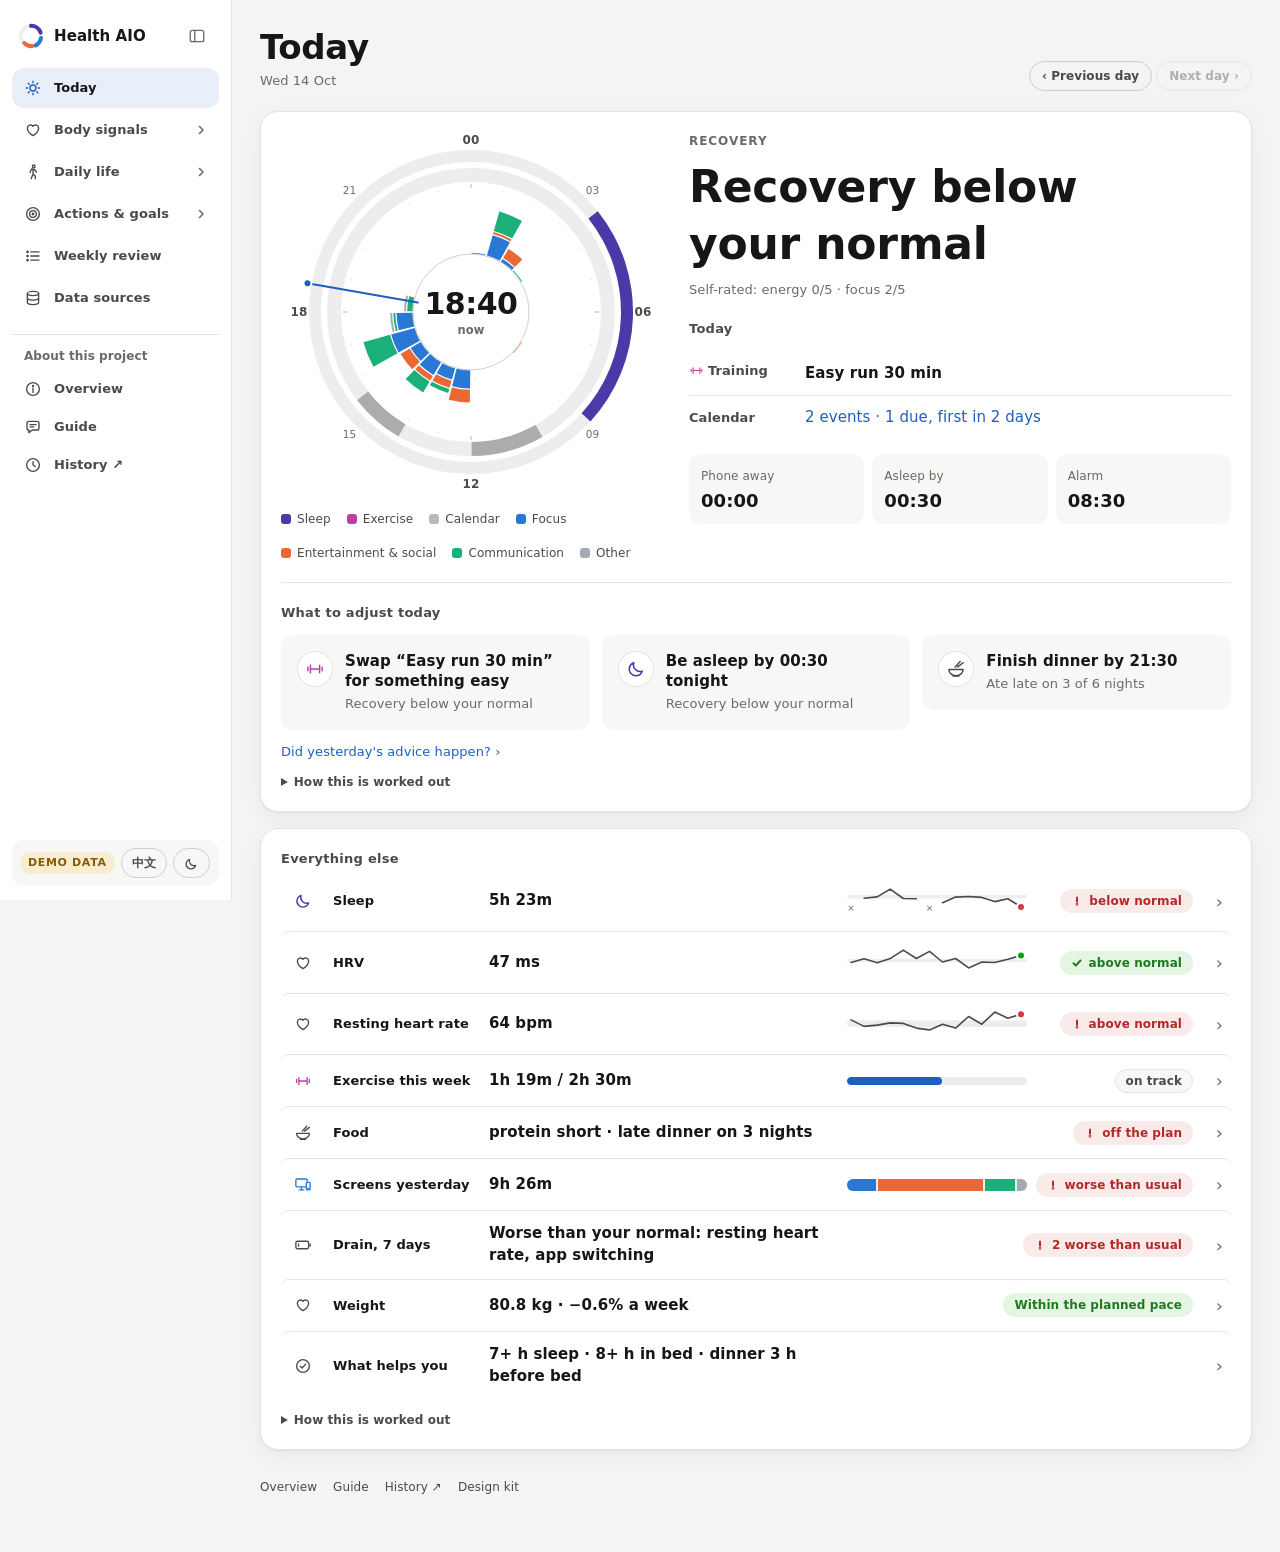
==== index.html @ 2aea769f "Demo site: rebuilt from main a5aa355 with Stimulation in place of Where time went, AI work removed a" ====
<!doctype html>
<html lang="en" data-static="true" data-build="3b938c3357">
<head>
  <meta charset="utf-8">
  <meta name="viewport" content="width=device-width, initial-scale=1, viewport-fit=cover">
  <meta name="color-scheme" content="light dark">
  <title>Health AIO</title>
  <link rel="icon" href="icon.svg" type="image/svg+xml">
  <!-- the design kit (tokens, components), then Health AIO's own page rules -->
  <link rel="stylesheet" href="css/tokens.css?v=3b938c3357">
  <link rel="stylesheet" href="css/kit.css?v=3b938c3357">
  <link rel="stylesheet" href="css/app.css?v=3b938c3357">
  <script>
    // apply a saved light/dark choice and a folded sidebar before first paint so the page does not flash
    try {
      var m = new URLSearchParams(location.search).get("mode") || localStorage.getItem("healthaio.mode");
      if (m === "light" || m === "dark") document.documentElement.dataset.mode = m;
      if (localStorage.getItem("healthaio.side") === "folded") document.documentElement.classList.add("side-folded");
    } catch (e) {}
  </script>
  <script>
    // if a script of the app could not be loaded (a dropped connection), say so instead of "Loading…" forever
    function healthaioFailed() {
      if (window.healthaioStarted || !document.querySelector("main")) return;
      var zh = false;
      try { zh = (new URLSearchParams(location.search).get("lang") || localStorage.getItem("healthaio.lang") || navigator.language || "").slice(0, 2) === "zh"; } catch (e) {}
      document.querySelector("main").innerHTML = '<div class="card"><p class="lede">' + (zh ? "这一页没加载完" : "The page did not finish loading") +
        '</p><p><button class="tool" type="button" onclick="location.reload()">' + (zh ? "重新加载" : "Reload") + "</button></p></div>";
    }
    setTimeout(healthaioFailed, 10000);
  </script>
  <script type="module" src="js/app.js?v=3b938c3357" onerror="healthaioFailed()"></script>
</head>
<body>
  <header class="side"></header>
  <main aria-live="polite"><p class="muted">Loading…</p></main>
</body>
</html>
---- css/tokens.css ----
/* Health AIO design kit: tokens. Part of the kit (see docs/DESIGN_KIT.md); every colour in kit.css, charts.js and icons.js
   is one of these, and so is every spacing step in kit.css.
   Layout concept: a calm instrument panel — one day ring as the anchor, then rows of small,
   honest measurements, each compared with "your normal".
   Light mode uses graphite neutrals with a blue accent, dark mode dusk neutrals with a violet accent.
   Data colours follow the thing measured and keep the same hue in both modes, each mode with its own step
   (validated for colour-vision deficiency with the dataviz validator):
   focus = blue, fun = orange, communication = aqua, other = grey, sleep = violet (own ring track), exercise = magenta
   (two lighter steps of it tell kinds of training apart by lightness, never by hue).
   Status colours are reserved for good / watch / off and always come with a word or icon.
   A comment "[role]" starts each group; `healthaio kit json` reads the roles from these comments. */

:root {
  color-scheme: light;

  /* [type] font stacks and the type scale */
  --font: -apple-system, BlinkMacSystemFont, "SF Pro Text", "PingFang SC", "Hiragino Sans GB", "Noto Sans SC",
          "Microsoft YaHei", "Segoe UI", system-ui, sans-serif;
  --mono: ui-monospace, "SF Mono", "JetBrains Mono", Menlo, Consolas, monospace;
  --t-xs: 12px; --t-sm: 13px; --t-md: 15px; --t-lg: 18px; --t-xl: 24px; --t-2xl: 34px; --t-3xl: 44px;

  /* [space] spacing steps */
  --s-1: 4px; --s-2: 8px; --s-3: 12px; --s-4: 16px; --s-5: 20px; --s-6: 28px; --s-7: 40px; --s-8: 56px;

  /* [radius] corner radii */
  --r-sm: 8px; --r-md: 12px; --r-lg: 18px; --r-pill: 999px;

  /* [motion] */
  --ease: cubic-bezier(.2, .7, .2, 1);

  /* [neutral] light mode: graphite neutrals */
  --bg: #f4f4f3;
  --surface: #ffffff;
  --surface-2: #f7f7f6;
  --ink: #161616;
  --ink-2: #4a4a48;
  --ink-3: #6a6a67;
  --line: #e4e4e1;
  --line-2: #cfcfcb;
  --header: rgba(244, 244, 243, .84);             /* the see-through sticky header */
  --seg-on: #ffffff;                              /* the chosen part of a switch, raised off its track */
  --halo: var(--surface);                         /* ring drawn round a chart mark; .tile sets it to --surface-2 */

  /* [accent] blue in light mode */
  --accent: #1f5fbf;
  --accent-soft: rgba(31, 95, 191, .1);
  --on-accent: #ffffff;

  /* [effect] shadows */
  --shadow: 0 1px 2px rgba(22, 22, 22, .05), 0 6px 22px rgba(22, 22, 22, .05);
  --seg-on-edge: 0 1px 2px rgba(0, 0, 0, .12);

  /* [data] data colours (light steps): one per thing measured */
  --c-focus: #2a78d6;
  --c-fun: #eb6834;
  --c-comms: #1baf7a;
  --c-other: #a3a9b5;
  --c-sleep: #4a3aa7;
  --c-exercise: #bf3fa6;
  --c-exercise-ink: #a8318f;  /* exercise as text: >= 5.5:1 on every light surface */
  --c-exercise-2: #da90cb;    /* lighter steps of exercise for kinds of training: cardio */
  --c-exercise-3: #e7b6dd;    /* walking */
  --c-event: #161616;
  --c-band: rgba(22, 22, 22, .075);
  --c-grid: rgba(22, 22, 22, .07);
  --c-axis: rgba(22, 22, 22, .22);
  --c-mark: #161616;

  /* [status] good / watch / off: fill, text (ink) and background (soft); the fills are the same in both modes */
  --good: #0ca30c; --good-ink: #1d7a1d; --good-soft: rgba(12, 163, 12, .11);
  --watch: #fab219; --watch-ink: #8a5a00; --watch-soft: rgba(250, 178, 25, .16);
  --on-watch: #161616;        /* text written on a --watch fill */
  --off: #d03b3b; --off-ink: #b42828; --off-soft: rgba(208, 59, 59, .1);
}

/* ---- dark mode: dusk neutrals, violet accent ----
   The same block twice: once for the system setting, once for the moon button (data-mode). A test keeps them equal. */
@media (prefers-color-scheme: dark) {
  :root:not([data-mode="light"]) {
    color-scheme: dark;
    --bg: #0b0d13; --surface: #141822; --surface-2: #1a1f2b;
    --ink: #eceef5; --ink-2: #b4bbcc; --ink-3: #8c95a8;
    --line: #232937; --line-2: #313849;
    --accent: #aea2f7; --accent-soft: rgba(174, 162, 247, .14); --on-accent: #14102e;
    --shadow: 0 1px 2px rgba(0, 0, 0, .3), 0 8px 28px rgba(0, 0, 0, .25);
    --header: rgba(11, 13, 19, .8);
    --seg-on: #353d50; --seg-on-edge: 0 0 0 1px rgba(236, 238, 245, .12);
    --c-focus: #3987e5; --c-fun: #d95926; --c-comms: #199e70; --c-other: #5d6474; --c-sleep: #9085e9; --c-exercise: #cb4db2; --c-exercise-ink: #de78c8; --c-exercise-2: #86397b; --c-exercise-3: #5d2d5c;
    --c-event: #eceef5; --c-band: rgba(236, 238, 245, .085); --c-grid: rgba(236, 238, 245, .07);
    --c-axis: rgba(236, 238, 245, .22); --c-mark: #eceef5;
    --good-ink: #4cc94c; --good-soft: rgba(12, 163, 12, .18);
    --watch-ink: #f5bd4a; --watch-soft: rgba(250, 178, 25, .14); --on-watch: #0b0d13;
    --off-ink: #f27c7c; --off-soft: rgba(208, 59, 59, .2);
  }
}
:root[data-mode="dark"] {
  color-scheme: dark;
  --bg: #0b0d13; --surface: #141822; --surface-2: #1a1f2b;
  --ink: #eceef5; --ink-2: #b4bbcc; --ink-3: #8c95a8;
  --line: #232937; --line-2: #313849;
  --accent: #aea2f7; --accent-soft: rgba(174, 162, 247, .14); --on-accent: #14102e;
  --shadow: 0 1px 2px rgba(0, 0, 0, .3), 0 8px 28px rgba(0, 0, 0, .25);
  --header: rgba(11, 13, 19, .8);
  --seg-on: #353d50; --seg-on-edge: 0 0 0 1px rgba(236, 238, 245, .12);
  --c-focus: #3987e5; --c-fun: #d95926; --c-comms: #199e70; --c-other: #5d6474; --c-sleep: #9085e9; --c-exercise: #cb4db2; --c-exercise-ink: #de78c8; --c-exercise-2: #86397b; --c-exercise-3: #5d2d5c;
  --c-event: #eceef5; --c-band: rgba(236, 238, 245, .085); --c-grid: rgba(236, 238, 245, .07);
  --c-axis: rgba(236, 238, 245, .22); --c-mark: #eceef5;
  --good-ink: #4cc94c; --good-soft: rgba(12, 163, 12, .18);
  --watch-ink: #f5bd4a; --watch-soft: rgba(250, 178, 25, .14); --on-watch: #0b0d13;
  --off-ink: #f27c7c; --off-soft: rgba(208, 59, 59, .2);
}
---- css/kit.css ----
/* Health AIO design kit: components. Part of the kit (see docs/DESIGN_KIT.md).
   Every colour comes from tokens.css, and so does every margin, padding and gap that is a step of the space scale
   (tests/test_kit.py checks both). Other sizes are plain numbers: the fixed heights of controls (30px pills, 24px
   chips), insets off the scale (2, 3, 5, 6, 9, 10, 14px), corners of 3, 4 and 6px and the demo badge's 11px type.
   Nothing here names a Health AIO page.
   Every group starts with a comment "@component <class> <one line>"; `healthaio kit json` lists them and the
   gallery (#kit) shows each one. Page-only rules live in the app's own stylesheet (Health AIO: app.css). */

/* ---- base ---- */
* { box-sizing: border-box; }
html { -webkit-text-size-adjust: 100%; }
body {
  margin: 0; background: var(--bg); color: var(--ink);
  font: 400 var(--t-md)/1.5 var(--font); letter-spacing: .005em;
  -webkit-font-smoothing: antialiased;
}
a { color: var(--accent); text-decoration: none; }
a:hover { text-decoration: underline; text-underline-offset: 3px; }
button { font: inherit; color: inherit; }
:focus-visible { outline: 2px solid var(--accent); outline-offset: 2px; border-radius: 6px; }
@media (prefers-reduced-motion: reduce) { * { transition: none !important; animation: none !important; } }

/* @component .sr Text for screen readers only (the sentence under a chart that only has marks). */
.sr { position: absolute; width: 1px; height: 1px; overflow: hidden; clip: rect(0 0 0 0); white-space: nowrap; }

/* ---- the shell: header and page column ---- */
/* @component .top The sticky see-through header bar (.top-in holds its row: brand, menu, tools). */
.top {
  position: sticky; top: env(safe-area-inset-top, 0px); z-index: 20;
  background: var(--header); backdrop-filter: saturate(1.4) blur(18px); -webkit-backdrop-filter: saturate(1.4) blur(18px);
  border-bottom: 1px solid var(--line);
}
.top-in {
  max-width: 1320px; margin: 0 auto; padding: 10px var(--s-6);
  display: flex; align-items: center; gap: var(--s-5);
}
@media (max-width: 640px) { .top-in { padding: var(--s-2) var(--s-4); gap: 10px; flex-wrap: wrap; } }

/* @component .brand The logo and the app's name; on phones only the logo stays. */
.brand { display: flex; align-items: center; gap: 10px; color: var(--ink); font-weight: 650; font-size: var(--t-md); }
.brand:hover { text-decoration: none; }
.brand svg { width: 26px; height: 26px; flex: none; }
@media (max-width: 640px) { .brand span { display: none; } }

/* @component .nav The page menu: pills that scroll sideways; the current page (aria-current) is an inverted pill. */
.nav { display: flex; gap: 2px; flex: 1; min-width: 0; overflow-x: auto; scrollbar-width: none; }
.nav::-webkit-scrollbar { display: none; }
.nav a {
  padding: 6px var(--s-3); border-radius: var(--r-pill); color: var(--ink-2); font-size: var(--t-sm); font-weight: 550;
  white-space: nowrap;
}
.nav a:hover { background: var(--surface-2); text-decoration: none; color: var(--ink); }
.nav a[aria-current="page"] { background: var(--ink); color: var(--bg); }
@media (max-width: 640px) { .nav { order: 3; flex-basis: 100%; } }

/* @component .side The page menu beside the page: a left sidebar from 900px (232px; html.side-folded narrows it to a 64px icon rail), below that a bottom tab bar under a row with the brand and the tools. */
/* Holds .side-head (.brand and a .side-fold button), .side-nav (links with an icon and a <span> label; a .side-sub
   link is a page inside the item above it; an item with pages ends in a .side-caret and carries aria-expanded,
   and its .side-sub links are [hidden] while it is closed) and .side-tools. As a direct child of <body> it is fixed
   in place; anywhere else (the gallery) it is a plain column. */
.side { display: flex; flex-direction: column; gap: var(--s-4); min-width: 0; }
.side-head { display: flex; align-items: center; justify-content: space-between; gap: var(--s-2); padding: 0 6px; }
.side-nav { display: flex; flex-direction: column; gap: 2px; }
.side-nav a {
  display: flex; align-items: center; gap: var(--s-3); min-height: 40px; padding: 0 var(--s-3); border-radius: var(--r-md);
  color: var(--ink-2); font-size: var(--t-sm); font-weight: 550; white-space: nowrap;
}
.side-nav a svg { width: 18px; height: 18px; flex: none; }
.side-nav a:hover { background: var(--surface-2); color: var(--ink); text-decoration: none; }
.side-nav a[aria-current="page"] { background: var(--accent-soft); color: var(--ink); font-weight: 650; }
.side-nav a[aria-current="page"] svg { color: var(--accent); }
.side-nav a.side-sub { min-height: 34px; padding-left: 42px; font-weight: 550; }
.side-nav a.side-sub[hidden] { display: none; }
/* an item that opens and closes its list of pages: a caret at the end, turned down while open */
.side-nav a .side-caret, .side-nav a[aria-current="page"] .side-caret { width: 12px; height: 12px; margin-left: auto; color: var(--ink-3); transition: transform .15s var(--ease); }
.side-nav a[aria-expanded="true"] .side-caret { transform: rotate(90deg); }
/* an item whose pages are listed under it: only the current page is highlighted (closed, the item itself is) */
.side-nav a[aria-current="page"]:has(+ .side-sub:not([hidden])) { background: none; }
.side-tools { display: flex; flex-wrap: wrap; align-items: center; gap: 6px; }
.side-fold {
  width: 32px; height: 32px; padding: 0; border: 0; border-radius: 9px; background: none; color: var(--ink-3); cursor: pointer;
  display: none; place-items: center; flex: none;
}
.side-fold:hover { background: var(--surface-2); color: var(--ink); }
.side-fold svg { width: 18px; height: 18px; }
@media (min-width: 900px) {
  body:has(> .side) { padding-left: 232px; transition: padding-left .18s var(--ease); }
  body > .side {
    position: fixed; top: 0; bottom: 0; left: 0; z-index: 20; width: 232px; overflow-y: auto; overscroll-behavior: contain;
    padding: var(--s-5) var(--s-3) 14px; background: var(--surface); border-right: 1px solid var(--line); transition: width .18s var(--ease);
  }
  body > .side .side-fold { display: grid; }
  body > .side .side-tools { margin-top: auto; padding: var(--s-2); border-radius: var(--r-md); background: var(--surface-2); }
  /* the sidebar lists a menu item's pages, so the switch above the page title is not needed */
  html:not(.side-folded) body:has(> .side) .subnav { display: none; }
  /* folded: icons only; the brand's logo unfolds it (the app makes it a button), sub-pages and labels hide */
  html.side-folded body:has(> .side) { padding-left: 64px; }
  html.side-folded body > .side { width: 64px; align-items: center; padding: var(--s-5) var(--s-2) 14px; }
  html.side-folded body > .side .side-head { padding: 0; }
  html.side-folded body > .side .brand span, html.side-folded body > .side .side-nav a span,
  html.side-folded body > .side .side-sub, html.side-folded body > .side .side-fold, html.side-folded body > .side .side-caret { display: none; }
  html.side-folded body > .side .brand { padding: 3px; border-radius: var(--r-sm); cursor: pointer; }
  html.side-folded body > .side .brand:hover { background: var(--surface-2); }
  html.side-folded body > .side .side-nav a { width: 44px; min-height: 44px; justify-content: center; padding: 0; }
  html.side-folded body > .side .side-nav a[aria-current="page"]:has(+ .side-sub) { background: var(--accent-soft); }  /* its pages are hidden */
  html.side-folded body > .side .side-tools { flex-direction: column; flex-wrap: nowrap; padding: 6px 0; background: none; }
  html.side-folded body > .side .demo-badge { writing-mode: vertical-rl; padding: var(--s-2) 3px; }
}
@media (max-width: 899px) {
  body:has(> .side) { padding-bottom: calc(64px + env(safe-area-inset-bottom)); }
  body > .side {
    flex-direction: row; align-items: center; justify-content: space-between; gap: var(--s-3);
    padding: var(--s-2) var(--s-4); border-bottom: 1px solid var(--line);
  }
  body > .side .side-head { padding: 0; }
  body > .side .side-nav {
    position: fixed; left: 0; right: 0; bottom: 0; z-index: 20; display: grid; grid-auto-flow: column; grid-auto-columns: minmax(0, 1fr); gap: 0;
    padding: var(--s-1) var(--s-1) calc(var(--s-1) + env(safe-area-inset-bottom));
    background: var(--header); backdrop-filter: saturate(1.4) blur(18px); -webkit-backdrop-filter: saturate(1.4) blur(18px); border-top: 1px solid var(--line);
  }
  body > .side .side-nav a {
    flex-direction: column; justify-content: center; gap: 3px; min-height: 50px; padding: var(--s-1) 0; border-radius: 10px;
    font-size: 10.5px; font-weight: 600; min-width: 0;
  }
  body > .side .side-nav a span { max-width: 100%; overflow: hidden; text-overflow: ellipsis; }
  body > .side .side-nav a svg { width: 22px; height: 22px; }
  body > .side .side-nav a[aria-current="page"] { background: none; }
  body > .side .side-sub, body > .side .side-caret { display: none; }
}

/* @component .tool A 30px outlined pill button (language, light / dark); a row of them sits in .tools. */
.tools { display: flex; align-items: center; gap: 6px; }
.tool {
  height: 30px; min-width: 30px; padding: 0 10px; border-radius: var(--r-pill); border: 1px solid var(--line-2);
  background: transparent; color: var(--ink-2); font-size: var(--t-xs); font-weight: 600; cursor: pointer;
  display: inline-flex; align-items: center; justify-content: center; gap: 6px;
}
.tool:hover { color: var(--ink); border-color: var(--ink-3); }
.tool svg { width: 15px; height: 15px; }

/* @component .demo-badge An uppercase pill in the watch colours that says the numbers are made up. */
.demo-badge {
  font-size: 11px; font-weight: 650; letter-spacing: .06em; text-transform: uppercase;
  color: var(--watch-ink); background: var(--watch-soft); padding: 3px var(--s-2); border-radius: var(--r-pill);
}

/* the page column: 1320px wide at most, a 16px gutter on phones */
main { max-width: 1320px; margin: 0 auto; padding: var(--s-6) var(--s-6) var(--s-8); }
@media (max-width: 640px) { main { padding: var(--s-4) var(--s-4) var(--s-7); } }

/* @component .head The page title row: h1, a .sub line under it, a stepper on the right. */
.head { display: flex; align-items: flex-end; justify-content: space-between; gap: var(--s-4); flex-wrap: wrap; margin-bottom: var(--s-5); }
.head h1 { margin: 0; font-size: var(--t-2xl); line-height: 1.15; font-weight: 700; letter-spacing: -.01em; text-wrap: balance; }
.head .sub { color: var(--ink-3); font-size: var(--t-sm); margin-top: var(--s-1); }
@media (max-width: 640px) { .head h1 { font-size: var(--t-xl); } }

/* @component .stepper Earlier / later pills; a span with aria-disabled="true" is a step that is not there. */
/* a pill never breaks inside: in a narrow box the row wraps instead */
.stepper { display: inline-flex; flex-wrap: wrap; align-items: center; gap: var(--s-1); }
.stepper a, .stepper span {
  height: 30px; padding: 0 var(--s-3); display: inline-flex; align-items: center; border-radius: var(--r-pill);
  border: 1px solid var(--line-2); font-size: var(--t-xs); font-weight: 600; color: var(--ink-2); white-space: nowrap;
}
.stepper a:hover { text-decoration: none; color: var(--ink); border-color: var(--ink-3); }
.stepper span[aria-disabled="true"] { opacity: .4; }

/* @component .grid A 12-column grid with .span-12 / 8 / 7 / 6 / 5 / 4; at 1080px and narrower every span is full width. */
.grid { display: grid; gap: var(--s-4); grid-template-columns: repeat(12, minmax(0, 1fr)); }
.span-12 { grid-column: span 12; } .span-8 { grid-column: span 8; } .span-7 { grid-column: span 7; }
.span-6 { grid-column: span 6; } .span-5 { grid-column: span 5; } .span-4 { grid-column: span 4; }
@media (max-width: 1080px) { .span-8, .span-7, .span-6, .span-5, .span-4 { grid-column: span 12; } }

/* @component .col Stacks cards inside one grid column, so no card stretches over empty space. */
.col { display: flex; flex-direction: column; gap: var(--s-4); min-width: 0; }

/* @component .card The surface for one topic; its h2 (or a .section-title) is a small label row with an .aside on the right. */
.card {
  background: var(--surface); border: 1px solid var(--line); border-radius: var(--r-lg);
  padding: var(--s-5); box-shadow: var(--shadow); min-width: 0;
}
.card > h2, .section-title {
  margin: 0 0 var(--s-3); flex-wrap: wrap; row-gap: var(--s-2); font-size: var(--t-sm); font-weight: 650; color: var(--ink-2);
  letter-spacing: .02em; display: flex; align-items: center; gap: var(--s-2); justify-content: space-between;
}
.card > h2 .aside, .section-title .aside { font-weight: 500; color: var(--ink-3); font-size: var(--t-xs); letter-spacing: 0; }
@media (max-width: 640px) { .card { padding: var(--s-4); } }

/* @component .lede Text: .lede is the verdict sentence; .muted, .small, .xs and .num (tabular figures) go anywhere. */
.lede { font-size: var(--t-xl); font-weight: 650; line-height: 1.3; margin: 0 0 6px; text-wrap: balance; letter-spacing: -.005em; }
.muted { color: var(--ink-3); }
.small { font-size: var(--t-sm); }
.xs { font-size: var(--t-xs); }
.num { font-variant-numeric: tabular-nums; }

/* @component .stack Layout helpers: .stack is a column, .row a wrapping row, .spacer pushes what follows to the end. */
.stack { display: flex; flex-direction: column; gap: var(--s-3); }
.row { display: flex; align-items: center; gap: var(--s-3); flex-wrap: wrap; }
.spacer { flex: 1; }

/* @component .eyebrow A small uppercase label above a verdict. */
.eyebrow { font-size: var(--t-xs); font-weight: 650; color: var(--ink-3); letter-spacing: .08em; text-transform: uppercase; }

/* @component .hero-num The one big number on a card. */
.hero-num { font-size: var(--t-3xl); font-weight: 700; letter-spacing: -.02em; line-height: 1.05; margin: var(--s-1) 0 6px; }

/* @component .chip A 24px state pill: plain = neutral, .good / .bad / .watch for a state (always with its word), .accent to point out. */
.chip {
  display: inline-flex; align-items: center; gap: 6px; height: 24px; padding: 0 10px; border-radius: var(--r-pill);
  font-size: var(--t-xs); font-weight: 600; background: var(--surface-2); color: var(--ink-2); border: 1px solid var(--line);
  white-space: nowrap;
}
.chip svg { width: 12px; height: 12px; flex: none; display: inline; }
.chip.good { background: var(--good-soft); color: var(--good-ink); border-color: transparent; }
.chip.bad { background: var(--off-soft); color: var(--off-ink); border-color: transparent; }
.chip.watch { background: var(--watch-soft); color: var(--watch-ink); border-color: transparent; }
.chip.accent { background: var(--accent-soft); color: var(--accent); border-color: transparent; }

/* @component .dot An 8px round colour swatch, coloured inline. */
.dot { width: 8px; height: 8px; border-radius: 50%; display: inline-block; flex: none; }

/* @component .legend A wrapping row of .key items; .key i is a 10px swatch coloured inline, .key i.hatch the stripes of a lanes() hatch part in its color (ink unless set) (legendKey() draws mark-shaped keys). */
.key { display: inline-flex; align-items: center; gap: 6px; font-size: var(--t-xs); color: var(--ink-2); }
.key i { width: 10px; height: 10px; border-radius: 3px; display: inline-block; }
.key i.hatch { color: var(--ink); background: repeating-linear-gradient(-45deg, currentColor 0 1.4px, transparent 1.4px 3.6px); box-shadow: inset 0 0 0 .8px currentColor; }
.legend { display: flex; gap: var(--s-4); flex-wrap: wrap; }

/* @component .ring The box for dayRing(): square, 360px at most, centred over its legend in a .ring-wrap. */
.ring-wrap { display: flex; flex-direction: column; align-items: center; gap: var(--s-3); }
.ring { width: 100%; max-width: 360px; aspect-ratio: 1; }
.ring text { font-family: var(--font); }

/* @component .agenda A list with a time column: li holds .when, .what (b + a .muted line) and an optional chip. */
.agenda { list-style: none; margin: 0; padding: 0; display: flex; flex-direction: column; }
.agenda li { display: grid; grid-template-columns: 104px minmax(0, 1fr) auto; gap: var(--s-3); padding: 10px 0; border-top: 1px solid var(--line); align-items: baseline; }
.agenda li:first-child { border-top: 0; }
.agenda .when { font-variant-numeric: tabular-nums; color: var(--ink-2); font-size: var(--t-sm); font-weight: 600; }
.agenda .what { min-width: 0; }
.agenda .what b { font-weight: 600; }
.agenda .what .muted { display: block; font-size: var(--t-xs); }
@media (max-width: 640px) {
  .agenda li { grid-template-columns: 86px minmax(0, 1fr); }
  .agenda li .chip { grid-column: 2; justify-self: start; }
}

/* @component .tonight A row of three small stats: each div holds a span label over a big b value. */
.tonight { display: grid; grid-template-columns: repeat(3, minmax(0, 1fr)); gap: var(--s-2); margin-top: var(--s-4); }
.tonight div { background: var(--surface-2); border-radius: var(--r-md); padding: 10px var(--s-3); }
.tonight b { display: block; font-size: var(--t-lg); font-variant-numeric: tabular-nums; font-weight: 650; }
.tonight span { font-size: var(--t-xs); color: var(--ink-3); }

/* @component .tiles A grid of metric tiles; a .tile holds .label (name + chip), .value, a chart slot and .note. .tiles.two = two columns, .tiles.aligned = five shared rows. */
.tiles { display: grid; gap: var(--s-3); grid-template-columns: repeat(auto-fit, minmax(210px, 1fr)); }
.tile { --halo: var(--surface-2); background: var(--surface-2); border-radius: var(--r-md); padding: 14px 14px 10px; min-width: 0; display: flex; flex-direction: column; gap: 6px; }
/* the name wraps beside its chip down to its longest word; past that the chip goes under the name, never over it
   (basis 0 + the automatic minimum = a line holds them when the longest word and the chip fit) */
.tile .label { font-size: var(--t-xs); color: var(--ink-2); font-weight: 600; display: flex; flex-wrap: wrap; justify-content: space-between; gap: var(--s-1) var(--s-2); align-items: flex-start; }
.tile .label > span:first-child { padding-top: 3px; flex: 1 1 0; }
.tile .label > .chip { flex: none; }
.tile .value { font-size: var(--t-xl); font-weight: 680; letter-spacing: -.01em; line-height: 1.15; }
.tile .value small { font-size: var(--t-sm); font-weight: 550; color: var(--ink-3); margin-left: 3px; }
.tile .note { font-size: var(--t-xs); color: var(--ink-3); }
.tile .spk svg, .tile .bul svg, .tile .dots svg { width: 100%; display: block; overflow: visible; }
.tiles.two { grid-template-columns: repeat(2, minmax(0, 1fr)); }
/* tiles made of the same five parts share their rows, so a name that wraps (or a chip that drops under it)
   never pushes one value below its neighbour's */
.tiles.aligned > .tile { display: grid; grid-template-columns: minmax(0, 1fr); grid-row: span 5; grid-template-rows: subgrid; row-gap: 6px; align-content: start; }
@media (max-width: 360px) { .tiles.two { grid-template-columns: minmax(0, 1fr); } }
@media (max-width: 640px) { .tile .value { font-size: var(--t-lg); } .hero-num { font-size: var(--t-2xl); } }

/* @component .seg A segmented switch: buttons on a track, the chosen one (aria-pressed="true") raised. */
.seg { display: inline-flex; background: var(--surface-2); border: 1px solid var(--line); border-radius: var(--r-pill); padding: 2px; gap: 2px; }
.seg button { border: 0; background: transparent; padding: var(--s-1) var(--s-3); border-radius: var(--r-pill); font-size: var(--t-xs); font-weight: 600; color: var(--ink-2); cursor: pointer; }
.seg button[aria-pressed="true"] { background: var(--seg-on); color: var(--ink); box-shadow: var(--seg-on-edge); }

/* @component .subnav A small switch between pages that share a menu item; use it as class="subnav seg" with links. */
.subnav { display: inline-flex; margin-bottom: var(--s-4); }
.subnav a { padding: 5px 14px; border-radius: var(--r-pill); font-size: var(--t-xs); font-weight: 650; color: var(--ink-2); }
.subnav a:hover { text-decoration: none; color: var(--ink); }
.subnav a[aria-current="page"] { background: var(--seg-on); color: var(--ink); box-shadow: var(--seg-on-edge); }

/* @component .how The "How this is worked out" fold: details.how with a summary and short paragraphs. */
details.how { margin-top: var(--s-3); font-size: var(--t-xs); color: var(--ink-3); }
details.how summary { cursor: pointer; color: var(--ink-2); font-weight: 600; }
details.how p { margin: 6px 0 0; max-width: 72ch; }

/* @component .empty A dashed box that says there is nothing to show yet. */
.empty { padding: var(--s-5); border: 1px dashed var(--line-2); border-radius: var(--r-md); color: var(--ink-3); font-size: var(--t-sm); }

/* @component .foot The quiet row at the end of a page. */
.foot { margin-top: var(--s-6); color: var(--ink-3); font-size: var(--t-xs); display: flex; gap: var(--s-4); flex-wrap: wrap; }
.foot a { color: var(--ink-2); }

/* @component .tip The one tooltip of the page (installTooltip()); any element with data-tip shows it. */
.tip {
  position: fixed; z-index: 50; pointer-events: none; background: var(--ink); color: var(--bg);
  font-size: var(--t-xs); padding: 6px 9px; border-radius: var(--r-sm); max-width: 260px; line-height: 1.4;
  opacity: 0; transform: translateY(4px); transition: opacity .12s var(--ease), transform .12s var(--ease);
}
.tip.on { opacity: 1; transform: none; }

/* @component .catbar Shares of a whole as one bar: a span per part, sized with flex and coloured inline. */
.catbar { display: flex; gap: 2px; height: 12px; border-radius: 6px; overflow: hidden; background: var(--c-band); }
.catbar span { display: block; min-width: 2px; }

/* @component .hbar A thin bar for one amount: the inner span sets its width and colour inline. */
.hbar { height: 8px; border-radius: 4px; background: var(--c-band); overflow: hidden; }
.hbar span { display: block; height: 100%; border-radius: 4px; }

/* @component .progress How far along a plan is, in the accent colour: the inner span sets the width. */
.progress { height: 8px; border-radius: 4px; background: var(--c-band); margin-top: var(--s-2); overflow: hidden; }
.progress span { display: block; height: 100%; background: var(--accent); border-radius: 4px; }

/* @component .mark A round check mark: .good (✓), .bad (✗), plain for unknown (–). */
.mark { display: inline-flex; width: 24px; height: 24px; border-radius: 50%; align-items: center; justify-content: center; font-weight: 700; color: var(--ink-3); background: var(--surface-2); font-size: var(--t-xs); }
.mark.good { background: var(--good-soft); color: var(--good-ink); } .mark.bad { background: var(--off-soft); color: var(--off-ink); }

/* @component .facts Label and value rows (a dl of divs, each with dt and dd), split by hairlines. */
.facts { margin: var(--s-4) 0 0; display: flex; flex-direction: column; }
.facts div { display: flex; justify-content: space-between; gap: var(--s-3); padding: var(--s-2) 0; border-top: 1px solid var(--line); font-size: var(--t-sm); }
.facts dt { color: var(--ink-2); } .facts dd { margin: 0; font-weight: 600; text-align: right; }

/* @component table Tables split by hairlines, in a .table-wrap that scrolls sideways; table.sectioned tr.sec is a section heading row. */
.table-wrap { overflow-x: auto; }
table { border-collapse: collapse; width: 100%; font-size: var(--t-sm); }
table th, table td { text-align: left; padding: var(--s-2) 10px var(--s-2) 0; border-top: 1px solid var(--line); vertical-align: middle; }
table thead th { border-top: 0; font-size: var(--t-xs); color: var(--ink-3); font-weight: 600; }
table th[scope="row"] { font-weight: 550; }
table.sectioned tr.sec th { padding-top: var(--s-4); font-size: var(--t-xs); color: var(--ink-3); letter-spacing: .06em; text-transform: uppercase; border-top: 0; }

/* @component .code Monospace: inline code, and .code for a block. */
code, .code { font-family: var(--mono); font-size: var(--t-xs); }
.code { background: var(--surface-2); border: 1px solid var(--line); border-radius: var(--r-md); padding: var(--s-3) 14px; overflow-x: auto; color: var(--ink-2); line-height: 1.6; margin: 0 0 10px; }

/* @component .chart The box a chart from charts.js is drawn into (draw()); its svg is a block that never overflows. */
.chart svg { display: block; max-width: 100%; }
.dots svg, .cov svg { width: 100%; display: block; }

/* @component .ph A phrase that stays on one line, so Chinese text breaks between phrases before it breaks inside one. */
.ph { display: inline-block; }
---- css/app.css ----
/* Health AIO's own page rules: layouts and pieces that belong to one page. The shared look (base, shell,
   components) is the design kit in kit.css, which loads before this file. Colours come only from tokens.css. */

/* ---- today: day ring + agenda ---- */
.hero { display: grid; grid-template-columns: minmax(280px, 380px) minmax(0, 1fr); gap: var(--s-6); align-items: start; }
@media (max-width: 860px) { .hero { grid-template-columns: minmax(0, 1fr); } }
.verdict { display: flex; flex-direction: column; gap: var(--s-2); }

/* ---- today: effects (dot + interval) ---- */
.effects { display: flex; flex-direction: column; }
.effect { display: grid; grid-template-columns: minmax(150px, 230px) minmax(0, 1fr) 150px; gap: var(--s-3); align-items: center; padding: 8px 0; border-top: 1px solid var(--line); }
.effect:first-child { border-top: 0; }
.effect .what { font-size: var(--t-sm); font-weight: 600; }
.effect .what span { display: block; font-size: var(--t-xs); color: var(--ink-3); font-weight: 400; }
.effect .verdict-cell { text-align: right; display: flex; flex-direction: column; align-items: flex-end; gap: 3px; }
.effect .verdict-cell .read { white-space: nowrap; }
.effect-head { padding: 0 0 6px; border-top: 0; font-size: var(--t-xs); color: var(--ink-3); font-weight: 600; }
.effect-head .axis { display: flex; justify-content: space-between; padding: 0 8px; }
.effect-head > span:last-child { text-align: right; }
.effect-head + .effect { border-top: 0; }
@media (max-width: 640px) { .effect { grid-template-columns: minmax(0, 1fr) auto; row-gap: 4px; } .effect .ivl { grid-column: 1 / -1; grid-row: 2; } .effect-head > span:first-child, .effect-head > span:last-child { display: none; } .effect-head .axis { grid-column: 1 / -1; } }

/* ---- training in the calendar (today, week) ---- */
.workout-icon { color: var(--c-exercise); display: inline-flex; vertical-align: -2px; margin-right: 4px; }
.training-row .when { display: inline-flex; align-items: center; }

/* ---- data and sleep tables ---- */
table.review tr.problem td { color: var(--off-ink); border-top: 0; padding-top: 0; }
table.checks th, table.checks td { text-align: center; padding: 7px 4px; }
table.checks th[scope="row"] { text-align: left; white-space: nowrap; padding-right: 10px; }
.streams { display: flex; flex-direction: column; gap: 14px; }
/* Data sources: one card per device the data comes from */
.dev-grid { display: grid; grid-template-columns: repeat(auto-fit, minmax(min(100%, 300px), 1fr)); gap: var(--s-4); }
.dev { display: flex; flex-direction: column; gap: var(--s-3); padding: var(--s-4); border-radius: var(--r-md); background: var(--surface-2); min-width: 0; }
.dev-head { display: grid; grid-template-columns: 44px minmax(0, 1fr) auto; gap: 12px; align-items: center; }
.dev-icon { width: 44px; height: 44px; border-radius: 50%; display: grid; place-items: center; color: var(--ink); background: var(--surface); box-shadow: inset 0 0 0 1px var(--line); }
.dev-name { display: flex; flex-direction: column; gap: 2px; min-width: 0; line-height: 1.4; }
.dev-carrier { margin: 0; color: var(--ink-2); }
.dev .stream { display: flex; flex-direction: column; gap: 4px; }
.dev .stream-head { margin-bottom: 0; }
.stream-head { display: flex; align-items: center; gap: 10px; flex-wrap: wrap; margin-bottom: 6px; font-size: var(--t-sm); }

/* ---- time: top apps ---- */
.apps { list-style: none; margin: 0; padding: 0; display: flex; flex-direction: column; gap: 7px; }
.apps li { display: grid; grid-template-columns: minmax(110px, 40%) minmax(0, 1fr) 64px; gap: 10px; align-items: center; }
.apps .app { font-size: var(--t-sm); display: flex; gap: 6px; align-items: center; min-width: 0; white-space: nowrap; }
.apps .app-name { min-width: 0; overflow: hidden; text-overflow: ellipsis; }
.apps .app .chip { height: 18px; padding: 0 6px; font-size: 10.5px; flex: none; }
.apps .num { text-align: right; white-space: nowrap; }

/* ---- week ---- */
.days7 { display: grid; grid-template-columns: repeat(7, minmax(0, 1fr)); gap: var(--s-2); }
@media (max-width: 1080px) { .days7 { grid-template-columns: repeat(2, minmax(0, 1fr)); } }
@media (max-width: 560px) { .days7 { grid-template-columns: minmax(0, 1fr); } }
.daycol { background: var(--surface); border: 1px solid var(--line); border-radius: var(--r-md); padding: 12px; min-width: 0; display: flex; flex-direction: column; gap: 8px; }
.daycol.past { opacity: .72; }
.daycol.is-today { border-color: var(--accent); box-shadow: 0 0 0 1px var(--accent) inset; opacity: 1; }
.daycol header { display: flex; align-items: center; gap: 8px; }
.daycol header span:not(.chip) { color: var(--ink-3); font-size: var(--t-xs); }
.daylist { list-style: none; margin: 0; padding: 0; display: flex; flex-direction: column; gap: 6px; font-size: var(--t-xs); line-height: 1.4; }
.daylist .num { font-weight: 650; color: var(--ink-2); }
.daylist li.due { padding: 6px 8px; border-radius: var(--r-sm); background: var(--surface-2); }
.daylist li.due.soon { background: var(--watch-soft); }
.daylist li.due.done { text-decoration: line-through; color: var(--ink-3); }
.daylist li.workout { color: var(--ink); }
.day-train { margin: 0; padding-top: 6px; border-top: 1px dashed var(--line-2); color: var(--ink-2); display: flex; align-items: center; gap: 2px; }
.day-train.missed { color: var(--ink-3); }
.day-actual { margin: 0; }

/* ---- time: the top (what changed) and the seven day cells ---- */
.time-hero { display: grid; grid-template-columns: auto minmax(0, 1fr); gap: var(--s-4) var(--s-5); align-items: center; }
.time-lede .chip.stale { height: auto; padding: 4px 10px; white-space: normal; margin: 8px 6px 0 0; line-height: 1.4; }
.time-top { --halo: var(--surface-2); width: 96px; height: 96px; border-radius: 24px; background: var(--surface-2); display: grid; place-items: center; }
/* an activity icon in its colour; a change carries an up / down badge in its tone (green better, red worse) */
.chg-icon { position: relative; display: inline-grid; place-items: center; line-height: 0; }
.chg-icon > svg { display: block; }
.chg-badge { position: absolute; right: -7px; bottom: -7px; padding: 2px; border-radius: 50%; display: grid; place-items: center;
  background: var(--surface); color: var(--ink-2); box-shadow: 0 0 0 1.5px var(--line-2); }
.chg-badge svg { display: block; stroke-width: 2.4; }
.chg-badge.good { color: var(--good-ink); } .chg-badge.bad { color: var(--off-ink); }
.time-top .chg-badge { right: -10px; bottom: -10px; padding: 3px; }
.chg-also { display: flex; flex-wrap: wrap; align-items: center; gap: 6px; margin-top: 10px; }
.chg-also > span:first-child { margin-right: 2px; }
.days-strip { grid-column: 1 / -1; display: grid; grid-template-columns: repeat(7, minmax(0, 1fr)); gap: 6px; }
.daycell { --halo: var(--surface-2); background: var(--surface-2); border-radius: var(--r-md); padding: 12px 6px 10px; display: flex; flex-direction: column; align-items: center;
  gap: 6px; text-align: center; min-width: 0; }
.daycell-date { display: flex; flex-wrap: wrap; justify-content: center; column-gap: 4px; line-height: 1.25; }
.daycell-date span { white-space: nowrap; }
.daycell-mark { height: 40px; display: grid; place-items: center; }
.daycell-what { display: flex; flex-direction: column; align-items: center; gap: 1px; min-width: 0; max-width: 100%; }
.daycell-label { font-size: var(--t-sm); font-weight: 620; line-height: 1.25; }
.daycell-delta { font-size: var(--t-sm); line-height: 1.25; white-space: nowrap; }
.daycell-delta.good { color: var(--good-ink); } .daycell-delta.bad { color: var(--off-ink); }
.daycell.usual .daycell-label { color: var(--ink-3); font-weight: 550; }
.daycell-foot { margin-top: auto; padding-top: 7px; border-top: 1px solid var(--line); align-self: stretch; display: flex; flex-direction: column;
  align-items: center; line-height: 1.4; }
.daycell-foot > span { white-space: nowrap; }
.daycell-foot .sep { display: none; }
/* narrower: the days become rows (date · mark · what changed, with screens and exercise under it) */
@media (max-width: 900px) {
  .days-strip { grid-template-columns: repeat(2, minmax(0, 1fr)); }
  .daycell { display: grid; grid-template-columns: 48px 36px minmax(0, 1fr); grid-template-areas: "date mark what" "date mark foot";
    align-items: center; text-align: left; padding: 9px 12px; column-gap: 10px; row-gap: 2px; }
  .daycell-date { grid-area: date; flex-direction: column; align-items: flex-start; }
  .daycell-mark { grid-area: mark; }
  .daycell-what { grid-area: what; flex-direction: row; flex-wrap: wrap; align-items: baseline; column-gap: 8px; }
  .daycell-foot { grid-area: foot; margin: 0; padding: 0; border: 0; flex-direction: row; flex-wrap: wrap; }
  .daycell-foot > span { white-space: pre; }
  .daycell-foot .sep { display: inline; }
}
@media (max-width: 600px) {
  .days-strip { grid-template-columns: minmax(0, 1fr); gap: 4px; }
  .time-hero { grid-template-columns: minmax(0, 1fr); gap: var(--s-3); }
  .time-top { width: 64px; height: 64px; border-radius: 16px; }
  .time-top .chg-icon > svg { width: 38px; height: 38px; }
  .time-top .chg-badge { right: -8px; bottom: -8px; padding: 2px; }
  .time-top .chg-badge svg { width: 18px; height: 18px; }
  .time-lede .lede { font-size: var(--t-lg); }
}

/* ---- time: the eight daily-average tiles ---- */
/* eight tiles in full rows: three columns (screens two wide) on desktop, two below 1100px, one on phones */
.act-tiles { grid-template-columns: repeat(3, minmax(0, 1fr)); }
.act-tiles .act-wide { grid-column: span 2; }
@media (max-width: 1100px) { .act-tiles { grid-template-columns: repeat(2, minmax(0, 1fr)); } .act-tiles .act-wide { grid-column: auto; } }
@media (max-width: 520px) { .act-tiles { grid-template-columns: minmax(0, 1fr); } }
/* the four rows of a tile (name, value, bullet, note) are shared across its grid row, so a name that
   wraps never pushes one value or bullet below its neighbours' */
.act-tile { display: grid; grid-template-columns: minmax(0, 1fr); grid-row: span 4; grid-template-rows: subgrid; row-gap: 6px;
  align-content: start; }
/* the chip sits right of the name. Two narrow columns (521–700px): every chip goes under its name, so a
   row stays even; one column: a chip that does not fit wraps under the name (nothing to line up with) */
.act-tile .label { flex-wrap: nowrap; }
.act-tile .label > .act-name:first-child { flex: 0 1 auto; }  /* the name keeps its own width, unlike a kit tile's */
@media (min-width: 521px) and (max-width: 700px) { .act-tile .label { flex-direction: column; align-items: flex-start; gap: 4px; } }
@media (max-width: 520px) { .act-tile .label { flex-wrap: wrap; row-gap: 4px; } }
.act-tile .label .chip { flex: none; }
.act-tile .act-value .catbar { margin-top: 8px; }
.act-tile .note .piece { display: inline-block; max-width: 100%; }
.act-name { display: inline-flex; align-items: flex-start; gap: 6px; font-weight: 650; min-width: 0; }
.act-name svg { flex: none; }
.act-name span { color: var(--ink-2); min-width: 0; }

/* ---- drain ---- */
/* one set of column tracks for the header and all seven rows (subgrid), so the strips and the
   descriptions line up down the card whatever chips a row carries; the value column grows to 260px and
   then wraps its chips */
.drain-rows { display: grid; grid-template-columns: minmax(180px, 1.25fr) minmax(140px, 1.4fr) fit-content(260px) 150px; column-gap: var(--s-4); }
.drain-head, .drain-row { grid-column: 1 / -1; display: grid; gap: var(--s-4);
  grid-template-columns: minmax(180px, 1.25fr) minmax(140px, 1.4fr) fit-content(260px) 150px; grid-template-columns: subgrid; align-items: center; }
.drain-head { font-size: var(--t-xs); color: var(--ink-3); font-weight: 600; padding-bottom: 4px; }
.drain-row { padding: 12px 0; border-top: 1px solid var(--line); }
.drain-row .what b { font-size: var(--t-sm); }
.drain-row .what span { display: block; font-size: var(--t-xs); color: var(--ink-3); margin-top: 2px; }
.drain-value { display: flex; flex-direction: column; align-items: flex-end; gap: 3px; text-align: right; min-width: 0; }
.drain-value b { font-size: var(--t-lg); font-weight: 680; }
.drain-chips { display: flex; flex-wrap: wrap; gap: 6px; justify-content: flex-end; }
.drain-strip svg, .drain-weeks svg { display: block; width: 100%; }
.drain-weeks-label, .drain-weeks-key { display: none; }
/* narrower: the strip and the weekly line get rows of their own, the weekly line with its own label */
@media (max-width: 900px) {
  .drain-rows { display: block; }
  .drain-head { display: none; }
  .drain-row { grid-template-columns: minmax(0, 1fr) fit-content(300px); row-gap: 8px; column-gap: var(--s-3); }
  .drain-row .drain-strip { grid-column: 1 / -1; grid-row: 2; }
  .drain-row .drain-weeks-cell { grid-column: 1 / -1; grid-row: 3; display: grid; grid-template-columns: auto minmax(0, 1fr); gap: var(--s-3); align-items: center; }
  .drain-weeks-label { display: block; white-space: nowrap; }
  .drain-weeks-key { display: inline-flex; }
}
/* phones: everything in one column, the value under the name (left-aligned), so no column is squeezed */
@media (max-width: 600px) {
  .drain-row { grid-template-columns: minmax(0, 1fr); }
  .drain-row .drain-value { grid-row: 2; flex-direction: row; flex-wrap: wrap; align-items: center; column-gap: 10px; row-gap: 4px; text-align: left; }
  .drain-row .drain-chips { justify-content: flex-start; }
  .drain-row .drain-strip { grid-row: 3; }
  .drain-row .drain-weeks-cell { grid-row: 4; }
}

/* ---- design kit gallery (#kit) ---- */
.kit-pals { display: grid; grid-template-columns: repeat(2, minmax(0, 1fr)); gap: var(--s-4); }
@media (max-width: 900px) { .kit-pals { grid-template-columns: minmax(0, 1fr); } }
/* each palette sets its own mode's colours inline, so both show whatever mode the page is in */
.kit-pal { border: 1px solid; border-radius: var(--r-md); padding: var(--s-4); min-width: 0; }
.kit-pal h3 { margin: 0; font-size: var(--t-sm); font-weight: 650; }
.kit-pal h4 { margin: var(--s-4) 0 var(--s-2); font-size: var(--t-xs); font-weight: 650; letter-spacing: .06em; text-transform: uppercase; }
.kit-swatches { display: grid; grid-template-columns: repeat(auto-fill, minmax(min(200px, 100%), 1fr)); gap: var(--s-2) var(--s-3); }
.kit-sw { display: grid; grid-template-columns: 24px minmax(0, 1fr); column-gap: var(--s-2); align-items: center; min-width: 0; font-size: var(--t-xs); line-height: 1.3; }
.kit-sw i { grid-row: span 2; width: 24px; height: 24px; border-radius: 6px; }
.kit-sw code, .kit-sw span { min-width: 0; overflow: hidden; text-overflow: ellipsis; white-space: nowrap; }
.kit-sw span { font-family: var(--mono); font-size: 11px; }
.kit-chipsw { display: inline-block; width: 16px; height: 16px; border-radius: 4px; vertical-align: -3px; margin-right: 6px; box-shadow: inset 0 0 0 1px var(--line); }
.kit-status td { white-space: nowrap; }
/* phones: the hex values are in the palettes above, the hashes in kit.json */
@media (max-width: 640px) { .kit-data th:nth-child(n+4), .kit-data td:nth-child(n+4), .kit-files th:nth-child(4), .kit-files td:nth-child(4) { display: none; } }
.kit-data th code { white-space: nowrap; }  /* a token name is copied whole: never "--c-exercise-" over "ink" */
.kit-types { display: flex; flex-direction: column; }
.kit-type { display: flex; flex-direction: column; gap: 2px; padding: 10px 0; border-top: 1px solid var(--line); min-width: 0; }
.kit-type:first-child { border-top: 0; padding-top: 0; }
.kit-type-sample { line-height: 1.2; font-weight: 600; overflow-wrap: anywhere; }
.kit-spaces { display: flex; flex-direction: column; gap: 6px; }
.kit-space { display: grid; grid-template-columns: 44px auto minmax(0, 1fr); gap: 10px; align-items: center; }
.kit-space i { display: block; height: 10px; background: var(--accent); border-radius: 2px; }
.kit-radii { display: flex; flex-wrap: wrap; gap: var(--s-4); margin-top: var(--s-5); }
.kit-radius { display: flex; flex-direction: column; align-items: flex-start; gap: var(--s-1); }
.kit-radius i { display: block; width: 64px; height: 44px; background: var(--surface-2); border: 1px solid var(--line-2); margin-bottom: 2px; }
/* a cell is 300px at least, or the whole row when the card is narrower (a 320px phone) */
.kit-cells { display: grid; grid-template-columns: repeat(auto-fill, minmax(min(300px, 100%), 1fr)); grid-auto-flow: dense; gap: var(--s-3); }
.kit-cell { border: 1px solid var(--line); border-radius: var(--r-md); padding: var(--s-3) var(--s-4) var(--s-4); min-width: 0; display: flex; flex-direction: column; gap: 6px; }
.kit-cell header { display: flex; align-items: center; justify-content: space-between; gap: var(--s-2); }
.kit-wide { grid-column: span 2; }
.kit-full { grid-column: 1 / -1; }
@media (max-width: 760px) { .kit-wide { grid-column: auto; } }
.kit-name { font-size: var(--t-sm); font-weight: 650; color: var(--ink); }
.kit-sig { margin: 0; color: var(--ink-2); overflow-wrap: anywhere; }
.kit-doc { margin: 0; color: var(--ink-2); }
.kit-sample { margin-top: var(--s-2); min-width: 0; }
/* a row label takes at most 40% of the cell, so the chart beside it keeps room; on phones each label sits over its chart */
.kit-rows { display: grid; grid-template-columns: fit-content(40%) minmax(0, 1fr); gap: var(--s-2) var(--s-3); align-items: center; }
.kit-axis { display: flex; justify-content: space-between; gap: var(--s-2); }
.kit-axis span { white-space: nowrap; }
@media (max-width: 480px) {
  .kit-rows { grid-template-columns: minmax(0, 1fr); row-gap: 2px; }
  .kit-rows > span:empty { display: none; }
  .kit-rows > .kit-rowlabel:not(:first-child) { margin-top: var(--s-2); }
}
/* the ring with its legend beside it once the cell is wide enough */
@media (min-width: 760px) { .kit-ringrow { flex-direction: row; justify-content: center; gap: var(--s-6); } .kit-ringrow .legend { flex-direction: column; gap: var(--s-2); } }
.kit-narrow { max-width: 360px; }
.kit-grid > div { background: var(--c-band); border-radius: var(--r-sm); padding: 6px 10px; font: 400 var(--t-xs)/1.4 var(--mono); color: var(--ink-2); }
.kit-icons { display: grid; grid-template-columns: repeat(auto-fill, minmax(190px, 1fr)); gap: var(--s-3); }
@media (max-width: 640px) { .kit-icons { grid-template-columns: repeat(auto-fill, minmax(120px, 1fr)); } }  /* two a row on a phone */
.kit-icon { margin: 0; display: flex; flex-wrap: wrap; align-items: flex-end; gap: 10px; padding: var(--s-3); border: 1px solid var(--line); border-radius: var(--r-md); }
.kit-icon figcaption { flex-basis: 100%; color: var(--ink-2); }
/* helpers: a signature over its line on a phone, so neither is squeezed into a column */
.kit-helpers th code { overflow-wrap: anywhere; }
@media (max-width: 640px) {
  .kit-helpers tr { display: block; padding: var(--s-2) 0; border-top: 1px solid var(--line); }
  .kit-helpers th, .kit-helpers td { display: block; padding: 0; border-top: 0; }
  .kit-helpers td { margin-top: var(--s-1); }
}
.kit-cmd { white-space: pre-wrap; overflow-wrap: anywhere; }  /* the commands wrap on a phone instead of hiding their end */
/* effects, motion and fonts: each shadow on both modes' own surfaces, the easing on hover or focus, each stack in its face */
.kit-fxs { display: flex; flex-direction: column; gap: var(--s-4); }
.kit-fx { display: flex; flex-direction: column; gap: var(--s-2); min-width: 0; }
.kit-fx-tiles { display: grid; grid-template-columns: repeat(2, minmax(0, 1fr)); gap: var(--s-2); }
.kit-fx-tile { margin: 0; border-radius: var(--r-md); padding: var(--s-4) var(--s-3) var(--s-2); display: flex; flex-direction: column; gap: var(--s-3); min-width: 0; }
.kit-fx-tile i { display: block; height: 28px; border-radius: var(--r-sm); }
.kit-fx-tile figcaption { font-size: 11px; line-height: 1.35; overflow-wrap: anywhere; }
.kit-ease { position: relative; height: 28px; border-radius: var(--r-pill); background: var(--c-band); display: flex; align-items: center; justify-content: flex-end; padding: 0 var(--s-3) 0 32px; cursor: default; }
.kit-ease span { min-width: 0; white-space: nowrap; overflow: hidden; text-overflow: ellipsis; }
.kit-ease i { position: absolute; left: var(--s-1); top: var(--s-1); width: 20px; height: 20px; border-radius: 50%; background: var(--accent); transition: left .7s var(--ease); }
.kit-ease:hover i, .kit-ease:focus-visible i { left: calc(100% - 24px); }
.kit-ease:hover span, .kit-ease:focus-visible span { visibility: hidden; }
.kit-font { gap: var(--s-1); }
.kit-font-sample { font-size: var(--t-lg); font-weight: 600; line-height: 1.3; }
.kit-font > .xs { overflow-wrap: anywhere; }
.kit-steps { margin: var(--s-3) 0 0; padding-left: 1.4em; display: flex; flex-direction: column; gap: var(--s-1); color: var(--ink-2); }

/* ---- time: devices at once ---- */
/* three tiles in one row down to phone width (with or without the sidebar), then one per row: never two and a gap */
.act-tiles.stack-tiles { grid-template-columns: repeat(3, minmax(0, 1fr)); }
@media (max-width: 660px) { .act-tiles.stack-tiles { grid-template-columns: minmax(0, 1fr); } }
/* a narrow tile (the sidebar takes part of the width) puts the chip under the name instead of squeezing the name */
.act-tiles.stack-tiles .act-tile .label { flex-direction: row; flex-wrap: wrap; align-items: flex-start; row-gap: 4px; }
.stack-hours-title { margin: var(--s-5) 0 var(--s-2); flex-wrap: wrap; row-gap: 6px; }
/* the gallery's sample of the sidebar: a framed column as wide as the real one */
.kit-side { max-width: 232px; padding: var(--s-4) var(--s-3); border: 1px solid var(--line); border-radius: var(--r-md); background: var(--surface); }

/* ---- ai: five tiles: one row when there is room, else two columns with the last one wide, one on phones ---- */
.act-tiles.ai-tiles { grid-template-columns: repeat(2, minmax(0, 1fr)); }
.act-tiles.ai-tiles .ai-tile:last-child { grid-column: span 2; }
@media (min-width: 1280px) { .act-tiles.ai-tiles { grid-template-columns: repeat(5, minmax(0, 1fr)); } .act-tiles.ai-tiles .ai-tile:last-child { grid-column: auto; } }
@media (max-width: 660px) { .act-tiles.ai-tiles { grid-template-columns: minmax(0, 1fr); } .act-tiles.ai-tiles .ai-tile:last-child { grid-column: auto; } }
.act-tiles.ai-tiles .act-tile .label { flex-direction: row; flex-wrap: wrap; align-items: flex-start; row-gap: 4px; }

/* ---- today: what to adjust (one card per kind, side by side; stacked on a phone) ---- */
.todo { list-style: none; margin: 0; padding: 0; display: grid; grid-template-columns: repeat(auto-fit, minmax(240px, 1fr)); gap: var(--s-3); }
.todo-item { display: grid; grid-template-columns: 36px minmax(0, 1fr); gap: var(--s-3); padding: var(--s-4); border-radius: var(--r-md); background: var(--surface-2); }
.todo-icon { width: 36px; height: 36px; border-radius: 50%; display: grid; place-items: center; background: var(--surface); box-shadow: inset 0 0 0 1px var(--line); }
.todo-body { display: flex; flex-direction: column; gap: 4px; min-width: 0; }
.todo-body b { font-size: var(--t-md); line-height: 1.35; }
.todo-body .small.muted { line-height: 1.45; }
.todo-body a { margin-top: 2px; }

/* ---- food: the two weekly rates side by side ---- */
.food-balance { display: grid; grid-template-columns: repeat(2, minmax(0, 1fr)); gap: var(--s-3); margin-bottom: var(--s-3); }
.food-balance > div { display: flex; flex-direction: column; gap: 2px; padding: var(--s-3); border-radius: var(--r-md); background: var(--surface-2); }
.food-balance b { font-size: var(--t-xl); line-height: 1.15; }

/* ---- goals: one row per goal (name, 28 dots or weekly bars, the count) ---- */
.goal-rows { display: flex; flex-direction: column; }
.goal-row { display: grid; grid-template-columns: minmax(0, 1fr); gap: 6px; padding: 12px 0; border-top: 1px solid var(--line); }
.goal-row:first-child { border-top: 0; padding-top: 2px; }
.goal-name { display: flex; align-items: center; gap: 8px; flex-wrap: wrap; font-size: var(--t-sm); }
.goal-name .chip { height: 20px; font-size: 11px; padding: 0 7px; }
.goal-unset .goal-name { color: var(--ink-3); }
.goal-unset .goal-name b { font-weight: 550; }
/* setting a goal here: Edit opens a small form under the goal; an assistant's proposals sit in a card at the top */
.goal-edit {
  margin-left: auto; padding: 2px 4px; border: 0; background: none; color: var(--accent); font: inherit;
  font-size: var(--t-xs); font-weight: 600; cursor: pointer;
}
.goal-edit:hover { text-decoration: underline; }
.goal-edit[aria-expanded="true"] { color: var(--ink-3); }
.goal-form { display: grid; gap: 10px; margin-top: 4px; padding: 12px 14px; border: 1px solid var(--line); border-radius: var(--r-md); background: var(--surface-2); }
.goal-form[hidden] { display: none; }
.goal-field { display: flex; align-items: center; justify-content: space-between; gap: 10px; flex-wrap: wrap; font-size: var(--t-sm); color: var(--ink-2); }
.goal-input { display: inline-flex; align-items: center; gap: 6px; }
.goal-input input {
  width: 7.5em; height: 32px; padding: 0 8px; border: 1px solid var(--line-2); border-radius: var(--r-sm);
  background: var(--surface); color: var(--ink); font: inherit; font-variant-numeric: tabular-nums;
}
.goal-input input:focus-visible { outline: 2px solid var(--accent); outline-offset: 1px; }
.goal-act { display: flex; align-items: center; gap: 8px; flex-wrap: wrap; }
.goal-btn {
  height: 30px; padding: 0 12px; border: 1px solid var(--line-2); border-radius: var(--r-pill); background: transparent;
  color: var(--ink-2); font: inherit; font-size: var(--t-xs); font-weight: 600; cursor: pointer;
}
.goal-btn:hover:not(:disabled) { color: var(--ink); border-color: var(--ink-3); }
.goal-btn.primary { background: var(--accent); border-color: var(--accent); color: var(--on-accent); }
.goal-btn.primary:hover:not(:disabled) { color: var(--on-accent); border-color: var(--accent); filter: brightness(1.08); }
.goal-btn.quiet { border-color: transparent; }
.goal-btn:disabled { opacity: .45; cursor: not-allowed; }
.goal-msg { margin: 0; color: var(--ink-3); }
.goal-msg:empty { display: none; }
.goal-prop { display: grid; gap: 8px; padding: 12px 0; border-top: 1px solid var(--line); }
.goal-prop:first-of-type { border-top: 0; padding-top: 2px; }
.goal-prop-what { display: flex; align-items: flex-start; gap: 10px; font-size: var(--t-sm); }
.goal-prop-what svg { flex: none; margin-top: 1px; color: var(--c-focus); }
.goal-prop-what p { margin: 0; }
.goal-prop-note { margin: 0 0 0 28px; color: var(--ink-2); }
.goal-prop .goal-act { margin-left: 28px; }
.goal-dots { max-width: 360px; }
.goal-count { display: flex; align-items: baseline; gap: 10px; flex-wrap: wrap; font-size: var(--t-sm); }
.goal-weeks { display: flex; flex-direction: column; gap: 6px; }
.goal-week { display: grid; grid-template-columns: 56px minmax(0, 1fr) 74px 24px; gap: 10px; align-items: center; }
.goal-week .num { text-align: right; white-space: nowrap; }
.goal-status { display: flex; align-items: center; gap: 10px; flex-wrap: wrap; }

/* ---- exercise: the week as seven day cells ---- */
.ex-days { display: grid; grid-template-columns: repeat(7, minmax(0, 1fr)); gap: var(--s-2); }
@media (max-width: 720px) { .ex-days { grid-template-columns: repeat(2, minmax(0, 1fr)); } }
.ex-day { display: flex; flex-direction: column; gap: 6px; padding: 10px 12px; border-radius: var(--r-md); background: var(--surface-2); min-width: 0; }
.ex-day.is-today { box-shadow: inset 0 0 0 1px var(--accent); }
.ex-day.future { background: none; box-shadow: inset 0 0 0 1px var(--line); }
.ex-day b { font-size: var(--t-lg); }
.ex-bar { display: flex; margin: 0; }
.ex-bar span { flex: none; border-radius: 0; }
.ex-note { color: var(--ink-2); line-height: 1.35; }
.ex-day.future .ex-note { color: var(--ink-3); }

/* ---- the reading pages under the menu (Overview, Guide; History links out to the author's site) ---------- */
/* the menu's second list: labelled under the six items on a computer (icons only when folded); on a phone small
   links in the top row, so the tab bar keeps the six items of the health loop */
.side-docs { display: flex; flex-direction: column; gap: 2px; }
.side-docs .side-label { padding: 0 var(--s-3) var(--s-1); font-size: var(--t-xs); font-weight: 650; color: var(--ink-3); }
.side-docs a {
  display: flex; align-items: center; gap: var(--s-3); min-height: 36px; padding: 0 var(--s-3); border-radius: var(--r-md);
  color: var(--ink-2); font-size: var(--t-sm); font-weight: 550; white-space: nowrap;
}
.side-docs a svg { width: 18px; height: 18px; flex: none; }
.side-docs a:hover { background: var(--surface-2); color: var(--ink); text-decoration: none; }
.side-docs a[aria-current="page"] { background: var(--accent-soft); color: var(--ink); font-weight: 650; }
.side-docs a[aria-current="page"] svg { color: var(--accent); }
@media (min-width: 900px) {
  body > .side .side-docs { padding-top: var(--s-3); border-top: 1px solid var(--line); }
  html.side-folded body > .side .side-docs .side-label, html.side-folded body > .side .side-docs a span { display: none; }
  html.side-folded body > .side .side-docs a { width: 44px; min-height: 44px; justify-content: center; padding: 0; }
}
@media (max-width: 899px) {
  body > .side .side-docs { flex-direction: row; gap: 2px; margin-left: auto; }
  body > .side .side-docs .side-label { display: none; }
  body > .side .side-docs a { min-height: 30px; padding: 0 var(--s-2); gap: 5px; font-size: var(--t-xs); }
  body > .side .side-docs a svg { width: 16px; height: 16px; }
}
@media (max-width: 520px) { body > .side .side-docs a span { display: none; } }  /* a narrow phone: icons only, named by their title */

/* the pages: a reading column with cards, after the design summary page of Ready to Train? */
.doc { display: grid; gap: var(--s-4); max-width: 1120px; }
.doc p { margin: 0; }
.doc-note {
  display: flex; flex-wrap: wrap; align-items: center; justify-content: space-between; gap: var(--s-2) var(--s-4);
  padding: var(--s-3) var(--s-4); border-radius: var(--r-md); background: var(--surface-2); border: 1px solid var(--line);
  font-size: var(--t-sm); color: var(--ink-2);
}
.doc-note p { max-width: 82ch; }
.doc-link { border: 0; background: none; padding: 0; color: var(--accent); font: inherit; font-weight: 600; cursor: pointer; white-space: nowrap; }
.doc-link:hover { text-decoration: underline; }
.doc-section { margin: var(--s-4) 0 0; padding-top: var(--s-4); border-top: 1px solid var(--line); font-size: var(--t-xl); font-weight: 700; letter-spacing: -.01em; }
.doc-section:first-of-type { border-top: 0; padding-top: 0; }
.doc-n { display: inline-block; min-width: 1.5em; color: var(--accent); font-variant-numeric: tabular-nums; }

/* three cards on what it is */
.doc-brief { display: grid; grid-template-columns: repeat(3, minmax(0, 1fr)); gap: var(--s-4); align-items: start; }
@media (max-width: 1180px) { .doc-brief { grid-template-columns: minmax(0, 1fr); } }
.doc-card { margin: 0; }
.doc-card h3 { display: flex; align-items: baseline; margin: 0 0 var(--s-2); font-size: var(--t-md); font-weight: 680; }
.doc-card ul { margin: 0; padding-left: 1.1em; display: grid; gap: var(--s-2); font-size: var(--t-sm); line-height: 1.6; }
.doc-card li::marker { color: var(--ink-3); }
.doc-try { display: flex; flex-wrap: wrap; gap: var(--s-1) var(--s-3); align-items: baseline; margin-top: var(--s-3) !important; font-size: var(--t-sm); }
.doc-try span { color: var(--ink-3); }
.doc-try a { font-weight: 600; }

/* the guide: commands in a scrolling box */
.doc-code {
  margin: var(--s-1) 0 0; padding: var(--s-3); border-radius: var(--r-sm); background: var(--surface-2); border: 1px solid var(--line);
  overflow-x: auto; font-family: var(--mono); font-size: var(--t-xs); line-height: 1.7; color: var(--ink);
}

/* ---- today: what to adjust, inside the morning card under the ring ---- */
.today-todo { margin-top: var(--s-5); padding-top: var(--s-5); border-top: 1px solid var(--line); }
.today-followup { margin: var(--s-3) 0 0; }
/* Stimulation: how the body answered, one row per outcome (name, verdict, the numbers) */
.stim-group + .stim-group { margin-top: var(--s-4); }
.stim-group h3 { margin: 0 0 var(--s-2); }
.stim-out { list-style: none; margin: 0; padding: 0; display: grid; gap: 8px; }
.stim-out li { display: grid; grid-template-columns: minmax(8em, 12em) 9em minmax(0, 1fr); gap: 10px; align-items: center; font-size: var(--t-sm); }
.stim-out-chip .chip { white-space: nowrap; }
@media (max-width: 640px) { .stim-out li { grid-template-columns: 1fr auto; } .stim-out li > .small { grid-column: 1 / -1; } }
.stim-note { margin: var(--s-3) 0 0; }
/* a menu item with five pages (Daily life): on a narrow screen the switch stays one line and scrolls sideways */
main > .subnav { max-width: 100%; overflow-x: auto; scrollbar-width: none; }
main > .subnav::-webkit-scrollbar { display: none; }
main > .subnav a { flex: none; white-space: nowrap; }

/* Follow-up (#followup): yesterday's advice checked, other ways for advice that keeps not happening */
.goal-name .todo-icon { width: 26px; height: 26px; }
.fu-ways { display: grid; gap: var(--s-3); padding: var(--s-4) 0; border-top: 1px solid var(--line); }
.fu-ways:first-of-type { border-top: 0; padding-top: 0; }
.fu-ways ol { list-style: none; margin: 0; padding: 0; display: grid; grid-template-columns: repeat(auto-fit, minmax(220px, 1fr)); gap: var(--s-3); }
.fu-ways li { display: flex; flex-direction: column; gap: 4px; padding: var(--s-3) var(--s-4); border-radius: var(--r-md); background: var(--surface-2); font-size: var(--t-sm); line-height: 1.5; }

/* ---- today: every part in one line (icon · name and sentence · small picture · state · open) ---- */
.sum-rows { display: flex; flex-direction: column; }
.sum-row { display: grid; grid-template-columns: 28px minmax(0, 1fr) 200px 170px 56px; gap: var(--s-4); align-items: center; padding: 12px 0; border-top: 1px solid var(--line); }
.sum-row:first-child { border-top: 0; padding-top: 2px; }
.sum-icon { display: grid; place-items: center; }
.sum-text { display: flex; flex-direction: column; gap: 2px; min-width: 0; font-size: var(--t-sm); line-height: 1.45; }
.sum-text b { font-size: var(--t-sm); }
.sum-viz { min-width: 0; }
.sum-state { display: flex; justify-content: flex-end; }
.sum-state .chip { white-space: nowrap; }
.sum-go { text-align: right; white-space: nowrap; }
@media (max-width: 860px) {
  .sum-row { grid-template-columns: 28px minmax(0, 1fr) auto; row-gap: 6px; align-items: start; }
  .sum-icon { padding-top: 2px; }
  .sum-viz { grid-column: 2 / -1; grid-row: 2; }
  .sum-viz:empty { display: none; }
  .sum-state { grid-column: 2 / -1; justify-content: flex-start; }
  .sum-go { grid-column: 3; grid-row: 1; }
}
/* the lines and the adjustments are links as a whole: one tap opens the part's page */
.sum-row { grid-template-columns: 28px 140px minmax(0, 1fr) 180px 150px 14px; color: var(--ink); text-decoration: none; border-radius: var(--r-sm); }
.sum-row:hover { background: var(--surface-2); text-decoration: none; }
.sum-name { font-size: var(--t-sm); font-weight: 650; }
.sum-text { flex-direction: row; font-size: var(--t-md); font-weight: 600; }
.sum-go { color: var(--ink-3); font-size: var(--t-lg); }
.todo-item { color: var(--ink); text-decoration: none; }
.todo-item:hover { background: var(--line); text-decoration: none; }
@media (max-width: 860px) {
  .sum-row { grid-template-columns: 28px minmax(0, 1fr) auto; }
  .sum-name { grid-column: 2; grid-row: 1; }
  .sum-text { grid-column: 2 / -1; grid-row: 2; }
  .sum-viz { grid-row: 3; }
  .sum-state { grid-column: 3; grid-row: 1; justify-content: flex-end; }
  .sum-go { display: none; }
}
.sum-row { padding-left: 8px; padding-right: 8px; }

/* ---- tabs inside a card (pages/tabs.js): the switch on its own row, a short note above each panel ---- */
.tabs-seg { display: flex; flex-wrap: wrap; width: fit-content; max-width: 100%; margin: 0 0 var(--s-4); }
.tab-note { margin: 0 0 var(--s-3); }
.tab-panel[hidden] { display: none; }

/* ---- time: the daily averages under what changed, in the same card ---- */
.time-avg { margin-top: var(--s-5); padding-top: var(--s-5); border-top: 1px solid var(--line); }
.ex-tiles { grid-template-columns: repeat(auto-fit, minmax(220px, 1fr)); }
.food-panel { max-width: 640px; }

/* ---- sleep: the last 7 nights against the 7 before, four numbers over the chart ---- */
.sleep-facts { display: grid; grid-template-columns: repeat(4, minmax(0, 1fr)); gap: var(--s-3); margin-bottom: var(--s-4); }
@media (max-width: 640px) { .sleep-facts { grid-template-columns: repeat(2, minmax(0, 1fr)); } }
.sleep-fact { display: flex; flex-direction: column; gap: 2px; padding: 10px 12px; border-radius: var(--r-md); background: var(--surface-2); }
.sleep-fact b { font-size: var(--t-lg); }

/* Overview (#project): the one-sentence answer, the daily loop as five steps, the comparison table */
.doc-lede { margin: 0; font-size: var(--t-lg); font-weight: 600; line-height: 1.55; max-width: 62ch; text-wrap: pretty; }
.doc-facts { display: flex; flex-wrap: wrap; gap: 6px; margin-top: var(--s-3); }
.doc-loop { list-style: none; margin: 0; padding: 0; display: grid; grid-template-columns: repeat(5, minmax(0, 1fr)); gap: var(--s-4); }
.doc-loop li {
  position: relative; display: grid; align-content: start; gap: 4px; padding: var(--s-3) var(--s-4);
  border: 1px solid var(--line); border-radius: var(--r-md); background: var(--surface);
}
.doc-loop li:not(:last-child)::after { content: "→"; position: absolute; top: 50%; right: -1.05em; transform: translateY(-50%); color: var(--ink-3); }
.doc-loop b { font-size: var(--t-md); }
.doc-loop span { font-size: var(--t-sm); line-height: 1.5; color: var(--ink-2); }
.doc-loop a { font-size: var(--t-xs); font-weight: 600; }
@media (max-width: 760px) {
  .doc-loop { grid-template-columns: minmax(0, 1fr); gap: var(--s-2); }
  .doc-loop li:not(:last-child)::after { content: none; }
}
.doc-table { font-size: var(--t-sm); }
.doc-table th[scope="row"] { font-weight: 600; text-align: left; }
.doc-table td .chip { height: 22px; font-size: 11px; padding: 0 8px; margin-right: 4px; }
.doc-sub { margin: var(--s-5) 0 var(--s-2); font-size: var(--t-md); font-weight: 680; }
.doc-ladder th[scope="row"] { white-space: nowrap; }
.doc-list { margin: 0; padding-left: 1.1em; display: grid; gap: var(--s-2); font-size: var(--t-sm); line-height: 1.65; color: var(--ink-2); max-width: 80ch; }
.doc-list b { color: var(--ink); }
.doc-folds details .table-wrap { margin-bottom: var(--s-3); }
/* guide and overview: titles in view, text one click away */
.doc-folds { list-style: none; margin: 0; padding: 0; }
.doc-folds > li { border-top: 1px solid var(--line); }
.doc-folds > li:first-child { border-top: 0; }
.doc-folds summary { display: flex; align-items: baseline; gap: 2px; padding: 12px 0; cursor: pointer; font-size: var(--t-md); font-weight: 650; list-style: none; }
.doc-folds summary::-webkit-details-marker { display: none; }
.doc-folds summary::after { content: "›"; margin-left: auto; color: var(--ink-3); transition: transform .15s var(--ease); }
.doc-folds details[open] > summary::after { transform: rotate(90deg); }
.doc-folds details > :not(summary) { margin-left: 2rem; }
.doc-folds details p { font-size: var(--t-sm); line-height: 1.7; color: var(--ink-2); max-width: 80ch; }
.doc-folds details[open] { padding-bottom: var(--s-3); }

/* the update notice above the page (update.js) */
.upd { margin-bottom: var(--s-4); }
.upd-how { display: block; margin-top: 2px; font-size: var(--t-xs); color: var(--ink-3); }
.upd-actions { display: inline-flex; flex-wrap: wrap; align-items: center; gap: var(--s-2) var(--s-4); }
.upd-actions[hidden] { display: none; }

/* inside the iPhone app (?app=1) the app's own tab bar is at the bottom, so on a phone the page's menu moves up into
   the header, as a row of icons under the title, instead of stacking a second bar above the app's */
@media (max-width: 899px) {
  html.in-app body:has(> .side) { padding-bottom: 0; }
  html.in-app body > .side { position: sticky; top: 0; z-index: 20; flex-wrap: wrap; row-gap: 0; background: var(--header);
    backdrop-filter: saturate(1.4) blur(18px); -webkit-backdrop-filter: saturate(1.4) blur(18px); }
  html.in-app body > .side .side-nav { position: static; order: 3; flex-basis: 100%; padding: 0; border-top: 0;
    background: none; backdrop-filter: none; -webkit-backdrop-filter: none; }
  html.in-app body > .side .side-nav a { min-height: 44px; gap: 2px; font-size: 10px; }
  html.in-app body > .side .side-nav a svg { width: 19px; height: 19px; }
  html.in-app body > .side .side-nav a[aria-current="page"] { color: var(--accent); }
}
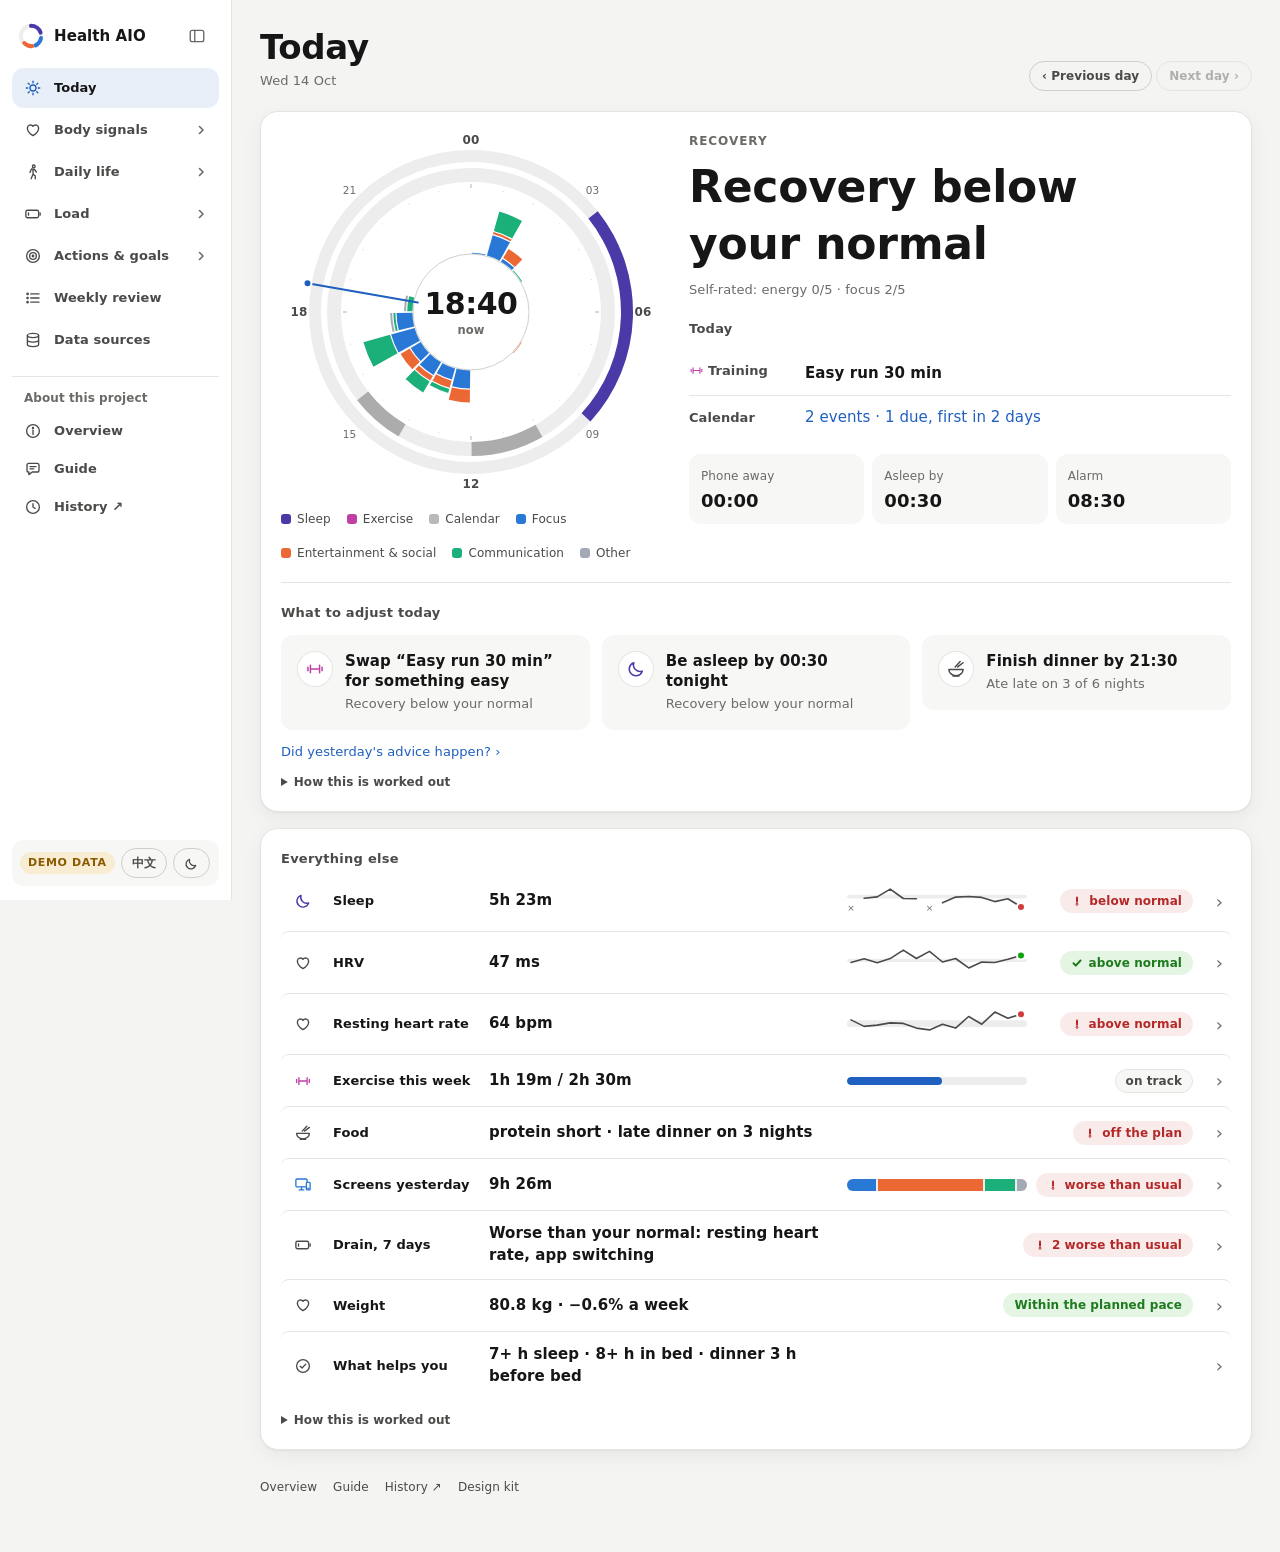
==== commit 19952045: "Demo site: rebuilt from main bb39ee1 with Recovery (morning check-in, the morning after training) an" ====
--- a/index.html
+++ b/index.html
@@ -1,5 +1,5 @@
 <!doctype html>
-<html lang="en" data-static="true" data-build="3b938c3357">
+<html lang="en" data-static="true" data-build="927cbc558c">
 <head>
   <meta charset="utf-8">
   <meta name="viewport" content="width=device-width, initial-scale=1, viewport-fit=cover">
@@ -7,9 +7,9 @@
   <title>Health AIO</title>
   <link rel="icon" href="icon.svg" type="image/svg+xml">
   <!-- the design kit (tokens, components), then Health AIO's own page rules -->
-  <link rel="stylesheet" href="css/tokens.css?v=3b938c3357">
-  <link rel="stylesheet" href="css/kit.css?v=3b938c3357">
-  <link rel="stylesheet" href="css/app.css?v=3b938c3357">
+  <link rel="stylesheet" href="css/tokens.css?v=927cbc558c">
+  <link rel="stylesheet" href="css/kit.css?v=927cbc558c">
+  <link rel="stylesheet" href="css/app.css?v=927cbc558c">
   <script>
     // apply a saved light/dark choice and a folded sidebar before first paint so the page does not flash
     try {
@@ -29,7 +29,7 @@
     }
     setTimeout(healthaioFailed, 10000);
   </script>
-  <script type="module" src="js/app.js?v=3b938c3357" onerror="healthaioFailed()"></script>
+  <script type="module" src="js/app.js?v=927cbc558c" onerror="healthaioFailed()"></script>
 </head>
 <body>
   <header class="side"></header>
--- a/css/tokens.css
+++ b/css/tokens.css
@@ -65,6 +65,14 @@
   --c-grid: rgba(22, 22, 22, .07);
   --c-axis: rgba(22, 22, 22, .22);
   --c-mark: #161616;
+  /* soreness, 1 a little to 3 very: one hue getting stronger, the same in both modes (the body figure is a white
+     plate in both), and the plate itself */
+  --c-sore-0: #e5e5ea;        /* a region with nothing sore, on the plate */
+  --c-sore-1: #f6c1cf;
+  --c-sore-2: #ec6f8d;
+  --c-sore-3: #c81d4b;
+  --plate: #ffffff;           /* the body figure's plate */
+  --plate-ink: #3a3a3c;       /* labels on the plate */
 
   /* [status] good / watch / off: fill, text (ink) and background (soft); the fills are the same in both modes */
   --good: #0ca30c; --good-ink: #1d7a1d; --good-soft: rgba(12, 163, 12, .11);
--- a/css/app.css
+++ b/css/app.css
@@ -410,6 +410,46 @@
 /* ---- today: what to adjust, inside the morning card under the ring ---- */
 .today-todo { margin-top: var(--s-5); padding-top: var(--s-5); border-top: 1px solid var(--line); }
 .today-followup { margin: var(--s-3) 0 0; }
+/* Recovery: the soreness figure (a white plate in both modes, as in Ready to Train; tokens --c-sore-*, --plate) */
+.rec-facts { display: flex; flex-wrap: wrap; gap: var(--s-2) var(--s-4); }
+.rec-fact { display: inline-flex; align-items: center; gap: 8px; font-size: var(--t-sm); color: var(--ink-2); }
+.rec-fact .chip { white-space: normal; height: auto; padding: 2px 9px; }
+.rec-cns { margin: var(--s-3) 0 0; }
+.sore-layout { display: grid; grid-template-columns: minmax(260px, 420px) minmax(0, 1fr); gap: var(--s-5); align-items: start; }
+@media (max-width: 760px) { .sore-layout { grid-template-columns: minmax(0, 1fr); } }
+.sore-figure-wrap { background: var(--plate); border-radius: var(--r-md); padding: var(--s-3); box-shadow: inset 0 0 0 1px var(--line); }
+.sore-figure { width: 100%; height: auto; display: block; }
+.sore-region { pointer-events: none; transition: fill .15s; }  /* the figure finds the region from the masks' pixels */
+.sore-region:focus-visible { outline: none; filter: drop-shadow(0 0 3px var(--accent)); }
+.sore-orient { font: 650 15px/1 var(--font); fill: var(--plate-ink); letter-spacing: .08em; }
+.sore-side { font: 600 13px/1 var(--font); fill: var(--plate-ink); opacity: .75; }
+.sore-figure[viewBox^="-163"] .sore-orient { font-size: 30px; }
+.sore-figure[viewBox^="-163"] .sore-side { font-size: 26px; }
+.sore-legend { margin-top: var(--s-2); color: var(--plate-ink); }
+.sore-rows { display: grid; gap: 10px; }
+.sore-row { display: grid; grid-template-columns: minmax(0, 1fr) auto; gap: 2px 10px; align-items: center; font-size: var(--t-sm); }
+.sore-row .sore-strip { grid-column: 1 / -1; grid-row: 2; }
+.sore-msg { margin: var(--s-2) 0 0; color: var(--ink-2); }
+.rec-fact[href] { text-decoration: none; color: var(--ink-2); }
+.rec-fact[href]:hover { color: var(--ink); }
+.feel-row { display: flex; flex-wrap: wrap; align-items: center; gap: 6px 8px; margin: var(--s-2) 0 0; }
+.feel-btn[aria-pressed="true"] { background: var(--accent); color: var(--on-accent); border-color: var(--accent); }
+/* the morning after training: the score, its four parts, recent training days */
+.after-top { display: grid; grid-template-columns: minmax(0, 220px) minmax(0, 1fr); gap: var(--s-5); align-items: start; }
+@media (max-width: 760px) { .after-top { grid-template-columns: minmax(0, 1fr); } }
+.after-score { font-size: var(--t-3xl); font-weight: 750; }
+.after-parts { display: grid; grid-template-columns: repeat(auto-fit, minmax(170px, 1fr)); gap: var(--s-3); }
+.after-part { display: grid; grid-template-columns: minmax(0, 1fr) auto; gap: 4px 8px; align-items: center; padding: var(--s-3); border-radius: var(--r-md); background: var(--surface-2); }
+.after-part .after-bar, .after-part .xs { grid-column: 1 / -1; }
+.after-bar { display: block; height: 6px; border-radius: 3px; background: var(--c-band); overflow: hidden; }
+.after-bar > span { display: block; height: 100%; background: var(--c-mark); border-radius: 3px; }
+.after-list { list-style: none; margin: 0; padding: 0; display: grid; gap: 6px; }
+.after-list li { display: grid; grid-template-columns: 3.2em minmax(0, 1fr) minmax(60px, 160px) 2.4em; gap: 10px; align-items: center; }
+/* Load */
+.load-lighter { display: flex; gap: 8px; align-items: flex-start; margin: 0 0 var(--s-2); color: var(--watch-ink); }
+.load-lighter svg { flex: none; margin-top: 3px; }
+.load-due { list-style: none; margin: 0; padding: 0; display: grid; gap: 6px; }
+.load-due li { display: grid; grid-template-columns: 6.5em minmax(0, 1fr) auto; gap: 10px; align-items: baseline; }
 /* Stimulation: how the body answered, one row per outcome (name, verdict, the numbers) */
 .stim-group + .stim-group { margin-top: var(--s-4); }
 .stim-group h3 { margin: 0 0 var(--s-2); }
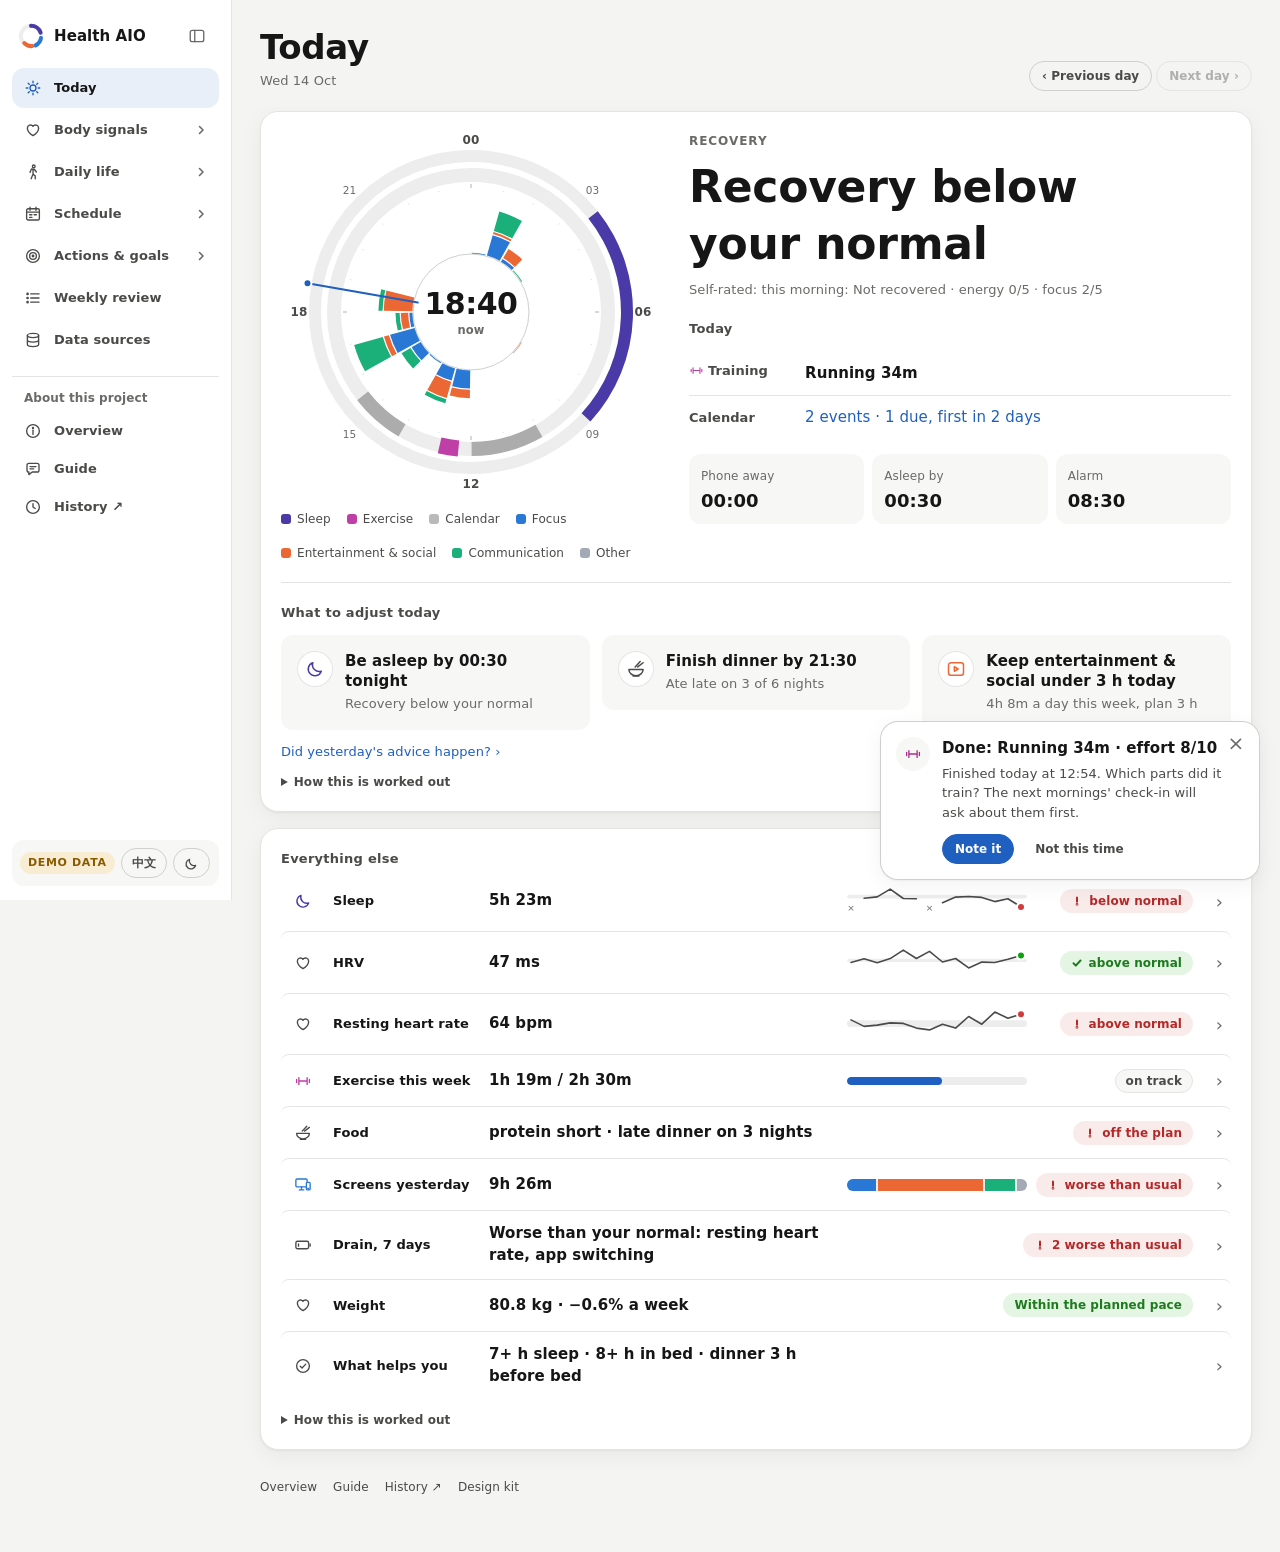
==== commit b4e3b92f: "Demo site: rebuilt from main 22dff3a with the after-workout prompt, the dark body figure and Schedul" ====
--- a/index.html
+++ b/index.html
@@ -1,5 +1,5 @@
 <!doctype html>
-<html lang="en" data-static="true" data-build="927cbc558c">
+<html lang="en" data-static="true" data-build="eff2352768">
 <head>
   <meta charset="utf-8">
   <meta name="viewport" content="width=device-width, initial-scale=1, viewport-fit=cover">
@@ -7,9 +7,9 @@
   <title>Health AIO</title>
   <link rel="icon" href="icon.svg" type="image/svg+xml">
   <!-- the design kit (tokens, components), then Health AIO's own page rules -->
-  <link rel="stylesheet" href="css/tokens.css?v=927cbc558c">
-  <link rel="stylesheet" href="css/kit.css?v=927cbc558c">
-  <link rel="stylesheet" href="css/app.css?v=927cbc558c">
+  <link rel="stylesheet" href="css/tokens.css?v=eff2352768">
+  <link rel="stylesheet" href="css/kit.css?v=eff2352768">
+  <link rel="stylesheet" href="css/app.css?v=eff2352768">
   <script>
     // apply a saved light/dark choice and a folded sidebar before first paint so the page does not flash
     try {
@@ -29,7 +29,7 @@
     }
     setTimeout(healthaioFailed, 10000);
   </script>
-  <script type="module" src="js/app.js?v=927cbc558c" onerror="healthaioFailed()"></script>
+  <script type="module" src="js/app.js?v=eff2352768" onerror="healthaioFailed()"></script>
 </head>
 <body>
   <header class="side"></header>
--- a/css/tokens.css
+++ b/css/tokens.css
@@ -65,14 +65,14 @@
   --c-grid: rgba(22, 22, 22, .07);
   --c-axis: rgba(22, 22, 22, .22);
   --c-mark: #161616;
-  /* soreness, 1 a little to 3 very: one hue getting stronger, the same in both modes (the body figure is a white
-     plate in both), and the plate itself */
+  /* soreness, 1 a little to 3 very: one hue getting stronger, the same in both modes; the body figure's plate and
+     its line art follow the mode */
   --c-sore-0: #e5e5ea;        /* a region with nothing sore, on the plate */
   --c-sore-1: #f6c1cf;
   --c-sore-2: #ec6f8d;
   --c-sore-3: #c81d4b;
   --plate: #ffffff;           /* the body figure's plate */
-  --plate-ink: #3a3a3c;       /* labels on the plate */
+  --plate-ink: #3a3a3c;       /* the figure's line art and labels on the plate */
 
   /* [status] good / watch / off: fill, text (ink) and background (soft); the fills are the same in both modes */
   --good: #0ca30c; --good-ink: #1d7a1d; --good-soft: rgba(12, 163, 12, .11);
@@ -99,6 +99,7 @@
     --good-ink: #4cc94c; --good-soft: rgba(12, 163, 12, .18);
     --watch-ink: #f5bd4a; --watch-soft: rgba(250, 178, 25, .14); --on-watch: #0b0d13;
     --off-ink: #f27c7c; --off-soft: rgba(208, 59, 59, .2);
+    --c-sore-0: #3a4152; --plate: #1c2130; --plate-ink: #c3c9d6;
   }
 }
 :root[data-mode="dark"] {
@@ -116,4 +117,5 @@
   --good-ink: #4cc94c; --good-soft: rgba(12, 163, 12, .18);
   --watch-ink: #f5bd4a; --watch-soft: rgba(250, 178, 25, .14); --on-watch: #0b0d13;
   --off-ink: #f27c7c; --off-soft: rgba(208, 59, 59, .2);
+  --c-sore-0: #3a4152; --plate: #1c2130; --plate-ink: #c3c9d6;
 }
--- a/css/app.css
+++ b/css/app.css
@@ -410,26 +410,38 @@
 /* ---- today: what to adjust, inside the morning card under the ring ---- */
 .today-todo { margin-top: var(--s-5); padding-top: var(--s-5); border-top: 1px solid var(--line); }
 .today-followup { margin: var(--s-3) 0 0; }
-/* Recovery: the soreness figure (a white plate in both modes, as in Ready to Train; tokens --c-sore-*, --plate) */
+/* Recovery. The body figure (figure.js) is line art painted in --plate-ink on --plate, so it follows light and dark
+   mode; the regions are painted over it (tokens --c-sore-*, --c-exercise for parts trained) */
 .rec-facts { display: flex; flex-wrap: wrap; gap: var(--s-2) var(--s-4); }
 .rec-fact { display: inline-flex; align-items: center; gap: 8px; font-size: var(--t-sm); color: var(--ink-2); }
 .rec-fact .chip { white-space: normal; height: auto; padding: 2px 9px; }
 .rec-cns { margin: var(--s-3) 0 0; }
 .sore-layout { display: grid; grid-template-columns: minmax(260px, 420px) minmax(0, 1fr); gap: var(--s-5); align-items: start; }
 @media (max-width: 760px) { .sore-layout { grid-template-columns: minmax(0, 1fr); } }
-.sore-figure-wrap { background: var(--plate); border-radius: var(--r-md); padding: var(--s-3); box-shadow: inset 0 0 0 1px var(--line); }
-.sore-figure { width: 100%; height: auto; display: block; }
-.sore-region { pointer-events: none; transition: fill .15s; }  /* the figure finds the region from the masks' pixels */
-.sore-region:focus-visible { outline: none; filter: drop-shadow(0 0 3px var(--accent)); }
-.sore-orient { font: 650 15px/1 var(--font); fill: var(--plate-ink); letter-spacing: .08em; }
-.sore-side { font: 600 13px/1 var(--font); fill: var(--plate-ink); opacity: .75; }
-.sore-figure[viewBox^="-163"] .sore-orient { font-size: 30px; }
-.sore-figure[viewBox^="-163"] .sore-side { font-size: 26px; }
-.sore-legend { margin-top: var(--s-2); color: var(--plate-ink); }
+.fig-plate { background: var(--plate); border-radius: var(--r-md); padding: var(--s-3); box-shadow: inset 0 0 0 1px var(--line); }
+.fig { width: 100%; height: auto; display: block; }
+.fig-art { fill: var(--plate-ink); pointer-events: none; }
+.fig-region { pointer-events: none; transition: fill .15s; }  /* the figure finds the region from the masks' pixels */
+.fig-region:focus-visible { outline: none; filter: drop-shadow(0 0 3px var(--accent)); }
+.fig-orient { font: 650 15px/1 var(--font); fill: var(--plate-ink); letter-spacing: .08em; }
+.fig-side { font: 600 13px/1 var(--font); fill: var(--plate-ink); opacity: .75; }
+.fig[viewBox^="-163"] .fig-orient { font-size: 30px; }
+.fig[viewBox^="-163"] .fig-side { font-size: 26px; }
+.fig-legend { margin-top: var(--s-2); color: var(--plate-ink); }
 .sore-rows { display: grid; gap: 10px; }
 .sore-row { display: grid; grid-template-columns: minmax(0, 1fr) auto; gap: 2px 10px; align-items: center; font-size: var(--t-sm); }
 .sore-row .sore-strip { grid-column: 1 / -1; grid-row: 2; }
 .sore-msg { margin: var(--s-2) 0 0; color: var(--ink-2); }
+.sore-key { display: flex; align-items: center; gap: 8px; margin: var(--s-3) 0 0; }
+.sore-key i { flex: none; width: 16px; height: 3px; border-radius: 2px; background: var(--c-exercise); }
+/* the parts a recent workout trained, asked first: a button per level */
+.asked { margin: var(--s-4) 0 0; padding: var(--s-3); border-radius: var(--r-md); background: var(--surface-2); }
+.asked > p svg { vertical-align: -2px; color: var(--c-exercise-ink); }
+.lvl-row { display: flex; flex-wrap: wrap; align-items: center; gap: 4px 10px; padding: 4px 0; }
+.lvl-row > .small { flex: 0 0 6.5em; }
+.lvl-btns { display: flex; flex-wrap: wrap; gap: 4px; }
+.lvl-btn { padding: 0 9px; }
+.lvl-btn[aria-pressed="true"] { background: var(--ink); color: var(--surface); border-color: var(--ink); }
 .rec-fact[href] { text-decoration: none; color: var(--ink-2); }
 .rec-fact[href]:hover { color: var(--ink); }
 .feel-row { display: flex; flex-wrap: wrap; align-items: center; gap: 6px 8px; margin: var(--s-2) 0 0; }
@@ -445,6 +457,37 @@
 .after-bar > span { display: block; height: 100%; background: var(--c-mark); border-radius: 3px; }
 .after-list { list-style: none; margin: 0; padding: 0; display: grid; gap: 6px; }
 .after-list li { display: grid; grid-template-columns: 3.2em minmax(0, 1fr) minmax(60px, 160px) 2.4em; gap: 10px; align-items: center; }
+.after-later { grid-column: 3 / -1; text-align: right; }
+.after-trained { display: inline-flex; align-items: center; gap: 4px; margin-left: 6px; color: var(--c-exercise-ink); }
+.after-line { display: flex; align-items: flex-start; gap: 6px; margin: var(--s-3) 0 0; color: var(--ink-2); }
+.after-line > svg { flex: none; margin-top: 3px; color: var(--c-exercise-ink); }
+.after-line > span { min-width: 0; }
+.after-line > button { flex: none; }
+/* after a strength or hard workout (trained.js): a prompt in the corner on every page, and the dialog it opens */
+.pop { position: fixed; z-index: 40; right: var(--s-5); bottom: calc(var(--s-5) + env(safe-area-inset-bottom)); width: min(380px, calc(100vw - 2 * var(--s-4)));
+  display: grid; grid-template-columns: auto minmax(0, 1fr); gap: var(--s-3); padding: var(--s-4); border-radius: var(--r-lg);
+  background: var(--surface); box-shadow: var(--shadow), inset 0 0 0 1px var(--line-2); }
+.pop-close { position: absolute; top: 6px; right: 8px; width: 32px; height: 32px; border: 0; border-radius: 50%; background: none;
+  color: var(--ink-3); font: 400 20px/1 var(--font); cursor: pointer; }
+.pop-close:hover { background: var(--surface-2); color: var(--ink); }
+.pop-icon { display: grid; place-items: center; width: 34px; height: 34px; border-radius: 50%; background: var(--surface-2); color: var(--c-exercise-ink); }
+.pop-text { display: grid; gap: 4px; padding-right: 22px; }
+.pop-text .small { color: var(--ink-2); }
+.pop-text .goal-act { margin-top: var(--s-2); }
+@media (max-width: 899px) { .pop { right: var(--s-4); bottom: calc(76px + env(safe-area-inset-bottom)); } html.in-app .pop { bottom: calc(var(--s-4) + env(safe-area-inset-bottom)); } }
+.trained-dlg { width: min(860px, calc(100vw - 2 * var(--s-4))); max-height: calc(100vh - 2 * var(--s-4)); padding: var(--s-5); border: 0;
+  border-radius: var(--r-lg); background: var(--surface); color: var(--ink); box-shadow: var(--shadow); }
+.trained-dlg::backdrop { background: var(--header); backdrop-filter: blur(6px); -webkit-backdrop-filter: blur(6px); }
+.trained-dlg h2 { margin: 0 0 var(--s-4); font-size: var(--t-lg); }
+.trained-layout { display: grid; grid-template-columns: minmax(220px, 340px) minmax(0, 1fr); gap: var(--s-5); align-items: start; }
+@media (max-width: 680px) { .trained-layout { grid-template-columns: minmax(0, 1fr); } .trained-dlg { padding: var(--s-4); } }
+.trained-side { display: grid; align-content: start; }
+.trained-side textarea { width: 100%; margin-top: 6px; padding: 10px 12px; border-radius: var(--r-md); border: 1px solid var(--line-2);
+  background: var(--surface-2); color: var(--ink); font: inherit; font-size: var(--t-md); resize: vertical; }
+.trained-side textarea:focus { outline: 2px solid var(--accent); outline-offset: 1px; }
+.trained-chips { display: flex; flex-wrap: wrap; gap: 6px; margin-top: 6px; }
+.trained-chip[aria-pressed="true"] { background: var(--c-exercise); border-color: var(--c-exercise); color: var(--on-accent); }
+.trained-msg { margin: var(--s-2) 0 0; color: var(--ink-2); }
 /* Load */
 .load-lighter { display: flex; gap: 8px; align-items: flex-start; margin: 0 0 var(--s-2); color: var(--watch-ink); }
 .load-lighter svg { flex: none; margin-top: 3px; }
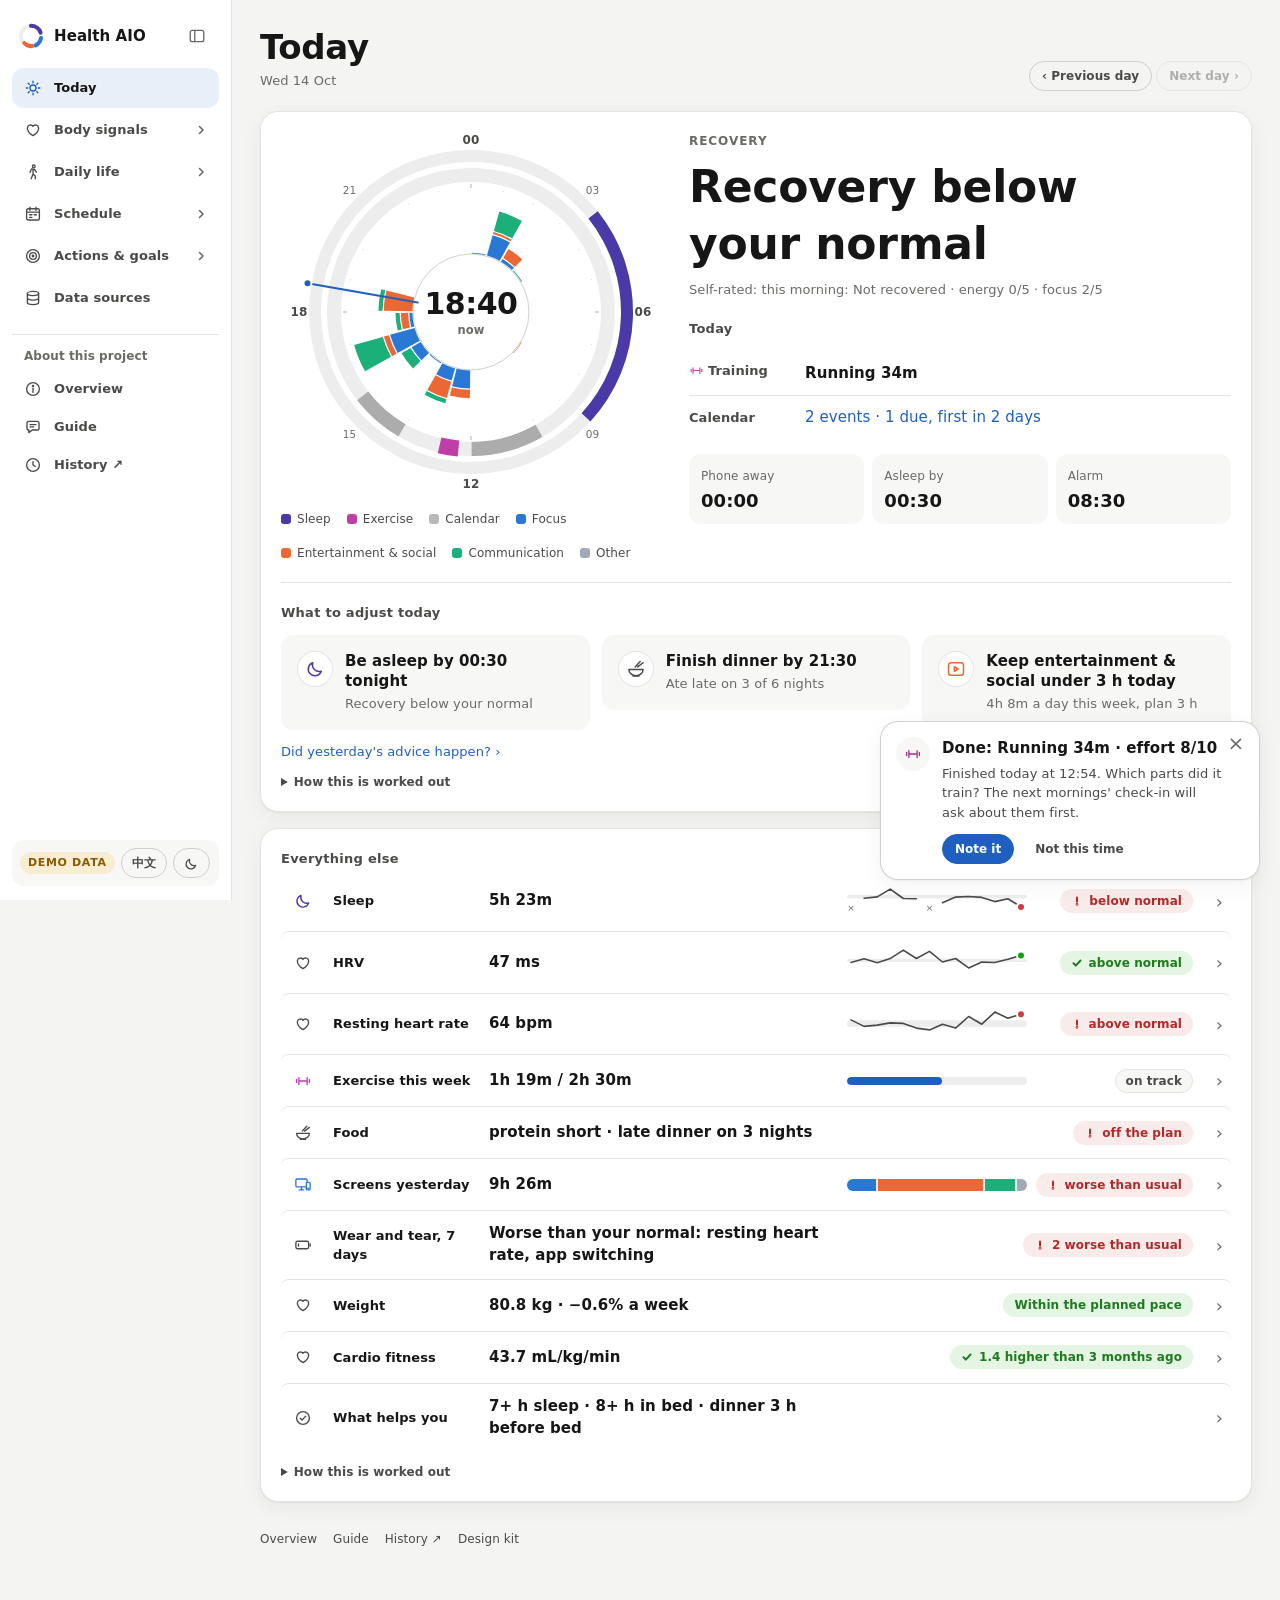
==== commit b9735c14: "Demo site: rebuilt from main 1f00e17 with Wear and tear, Tomorrow will be better on Follow-up and ca" ====
--- a/index.html
+++ b/index.html
@@ -1,5 +1,5 @@
 <!doctype html>
-<html lang="en" data-static="true" data-build="eff2352768">
+<html lang="en" data-static="true" data-build="24f83eae9c">
 <head>
   <meta charset="utf-8">
   <meta name="viewport" content="width=device-width, initial-scale=1, viewport-fit=cover">
@@ -7,9 +7,9 @@
   <title>Health AIO</title>
   <link rel="icon" href="icon.svg" type="image/svg+xml">
   <!-- the design kit (tokens, components), then Health AIO's own page rules -->
-  <link rel="stylesheet" href="css/tokens.css?v=eff2352768">
-  <link rel="stylesheet" href="css/kit.css?v=eff2352768">
-  <link rel="stylesheet" href="css/app.css?v=eff2352768">
+  <link rel="stylesheet" href="css/tokens.css?v=24f83eae9c">
+  <link rel="stylesheet" href="css/kit.css?v=24f83eae9c">
+  <link rel="stylesheet" href="css/app.css?v=24f83eae9c">
   <script>
     // apply a saved light/dark choice and a folded sidebar before first paint so the page does not flash
     try {
@@ -29,7 +29,7 @@
     }
     setTimeout(healthaioFailed, 10000);
   </script>
-  <script type="module" src="js/app.js?v=eff2352768" onerror="healthaioFailed()"></script>
+  <script type="module" src="js/app.js?v=24f83eae9c" onerror="healthaioFailed()"></script>
 </head>
 <body>
   <header class="side"></header>
--- a/css/app.css
+++ b/css/app.css
@@ -150,6 +150,8 @@
   grid-template-columns: minmax(180px, 1.25fr) minmax(140px, 1.4fr) fit-content(260px) 150px; grid-template-columns: subgrid; align-items: center; }
 .drain-head { font-size: var(--t-xs); color: var(--ink-3); font-weight: 600; padding-bottom: 4px; }
 .drain-row { padding: 12px 0; border-top: 1px solid var(--line); }
+.drain-group { grid-column: 1 / -1; margin: var(--s-4) 0 2px; }
+.drain-group + .drain-row { border-top: 0; }
 .drain-row .what b { font-size: var(--t-sm); }
 .drain-row .what span { display: block; font-size: var(--t-xs); color: var(--ink-3); margin-top: 2px; }
 .drain-value { display: flex; flex-direction: column; align-items: flex-end; gap: 3px; text-align: right; min-width: 0; }
@@ -453,16 +455,14 @@
 .after-parts { display: grid; grid-template-columns: repeat(auto-fit, minmax(170px, 1fr)); gap: var(--s-3); }
 .after-part { display: grid; grid-template-columns: minmax(0, 1fr) auto; gap: 4px 8px; align-items: center; padding: var(--s-3); border-radius: var(--r-md); background: var(--surface-2); }
 .after-part .after-bar, .after-part .xs { grid-column: 1 / -1; }
-.after-bar { display: block; height: 6px; border-radius: 3px; background: var(--c-band); overflow: hidden; }
+.after-bar { position: relative; display: block; height: 6px; border-radius: 3px; background: var(--c-band); overflow: hidden; }
+.after-bar::after { content: ""; position: absolute; left: 50%; top: 0; bottom: 0; width: 2px; margin-left: -1px; background: var(--ink-3); }  /* 5 = a usual morning */
 .after-bar > span { display: block; height: 100%; background: var(--c-mark); border-radius: 3px; }
-.after-list { list-style: none; margin: 0; padding: 0; display: grid; gap: 6px; }
-.after-list li { display: grid; grid-template-columns: 3.2em minmax(0, 1fr) minmax(60px, 160px) 2.4em; gap: 10px; align-items: center; }
-.after-later { grid-column: 3 / -1; text-align: right; }
-.after-trained { display: inline-flex; align-items: center; gap: 4px; margin-left: 6px; color: var(--c-exercise-ink); }
-.after-line { display: flex; align-items: flex-start; gap: 6px; margin: var(--s-3) 0 0; color: var(--ink-2); }
-.after-line > svg { flex: none; margin-top: 3px; color: var(--c-exercise-ink); }
-.after-line > span { min-width: 0; }
-.after-line > button { flex: none; }
+.after-line { display: flex; flex-wrap: wrap; align-items: center; gap: 6px 8px; margin: var(--s-3) 0 0; color: var(--ink-2); }
+.after-line > svg { color: var(--c-exercise-ink); }
+.sore-chip { display: inline-flex; align-items: center; gap: 6px; padding: 2px 9px; border-radius: var(--r-pill); background: var(--surface-2); font-size: var(--t-xs); color: var(--ink); }
+.sore-chip i { width: 10px; height: 10px; border-radius: 3px; }
+.after-todo { margin: var(--s-2) 0 0; color: var(--ink-2); }
 /* after a strength or hard workout (trained.js): a prompt in the corner on every page, and the dialog it opens */
 .pop { position: fixed; z-index: 40; right: var(--s-5); bottom: calc(var(--s-5) + env(safe-area-inset-bottom)); width: min(380px, calc(100vw - 2 * var(--s-4)));
   display: grid; grid-template-columns: auto minmax(0, 1fr); gap: var(--s-3); padding: var(--s-4); border-radius: var(--r-lg);
@@ -496,10 +496,6 @@
 /* Stimulation: how the body answered, one row per outcome (name, verdict, the numbers) */
 .stim-group + .stim-group { margin-top: var(--s-4); }
 .stim-group h3 { margin: 0 0 var(--s-2); }
-.stim-out { list-style: none; margin: 0; padding: 0; display: grid; gap: 8px; }
-.stim-out li { display: grid; grid-template-columns: minmax(8em, 12em) 9em minmax(0, 1fr); gap: 10px; align-items: center; font-size: var(--t-sm); }
-.stim-out-chip .chip { white-space: nowrap; }
-@media (max-width: 640px) { .stim-out li { grid-template-columns: 1fr auto; } .stim-out li > .small { grid-column: 1 / -1; } }
 .stim-note { margin: var(--s-3) 0 0; }
 /* a menu item with five pages (Daily life): on a narrow screen the switch stays one line and scrolls sideways */
 main > .subnav { max-width: 100%; overflow-x: auto; scrollbar-width: none; }
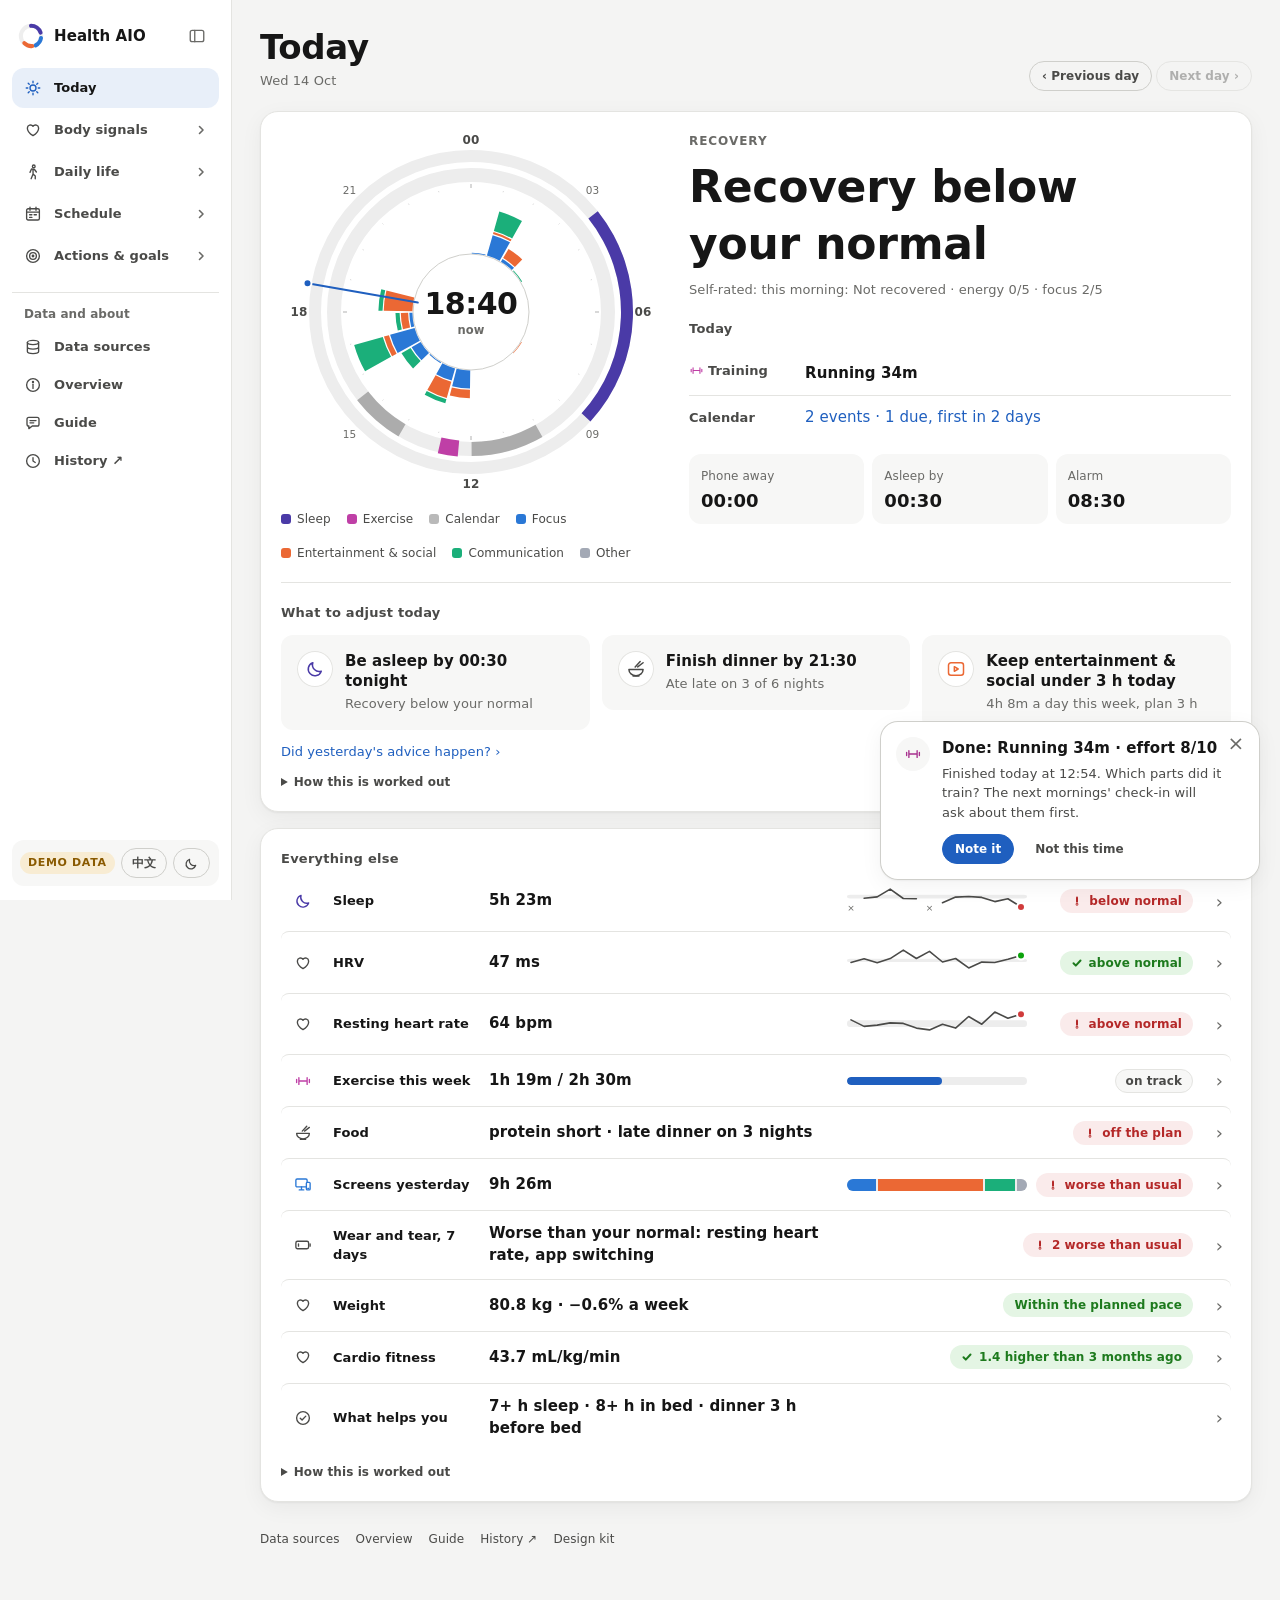
==== commit 39cd249c: "Demo site: rebuilt from main dba4115 with the shorter menu (made-up data only) Co-Authored-By: Claud" ====
--- a/index.html
+++ b/index.html
@@ -1,5 +1,5 @@
 <!doctype html>
-<html lang="en" data-static="true" data-build="24f83eae9c">
+<html lang="en" data-static="true" data-build="8ad8a09b08">
 <head>
   <meta charset="utf-8">
   <meta name="viewport" content="width=device-width, initial-scale=1, viewport-fit=cover">
@@ -7,9 +7,9 @@
   <title>Health AIO</title>
   <link rel="icon" href="icon.svg" type="image/svg+xml">
   <!-- the design kit (tokens, components), then Health AIO's own page rules -->
-  <link rel="stylesheet" href="css/tokens.css?v=24f83eae9c">
-  <link rel="stylesheet" href="css/kit.css?v=24f83eae9c">
-  <link rel="stylesheet" href="css/app.css?v=24f83eae9c">
+  <link rel="stylesheet" href="css/tokens.css?v=8ad8a09b08">
+  <link rel="stylesheet" href="css/kit.css?v=8ad8a09b08">
+  <link rel="stylesheet" href="css/app.css?v=8ad8a09b08">
   <script>
     // apply a saved light/dark choice and a folded sidebar before first paint so the page does not flash
     try {
@@ -29,7 +29,7 @@
     }
     setTimeout(healthaioFailed, 10000);
   </script>
-  <script type="module" src="js/app.js?v=24f83eae9c" onerror="healthaioFailed()"></script>
+  <script type="module" src="js/app.js?v=8ad8a09b08" onerror="healthaioFailed()"></script>
 </head>
 <body>
   <header class="side"></header>
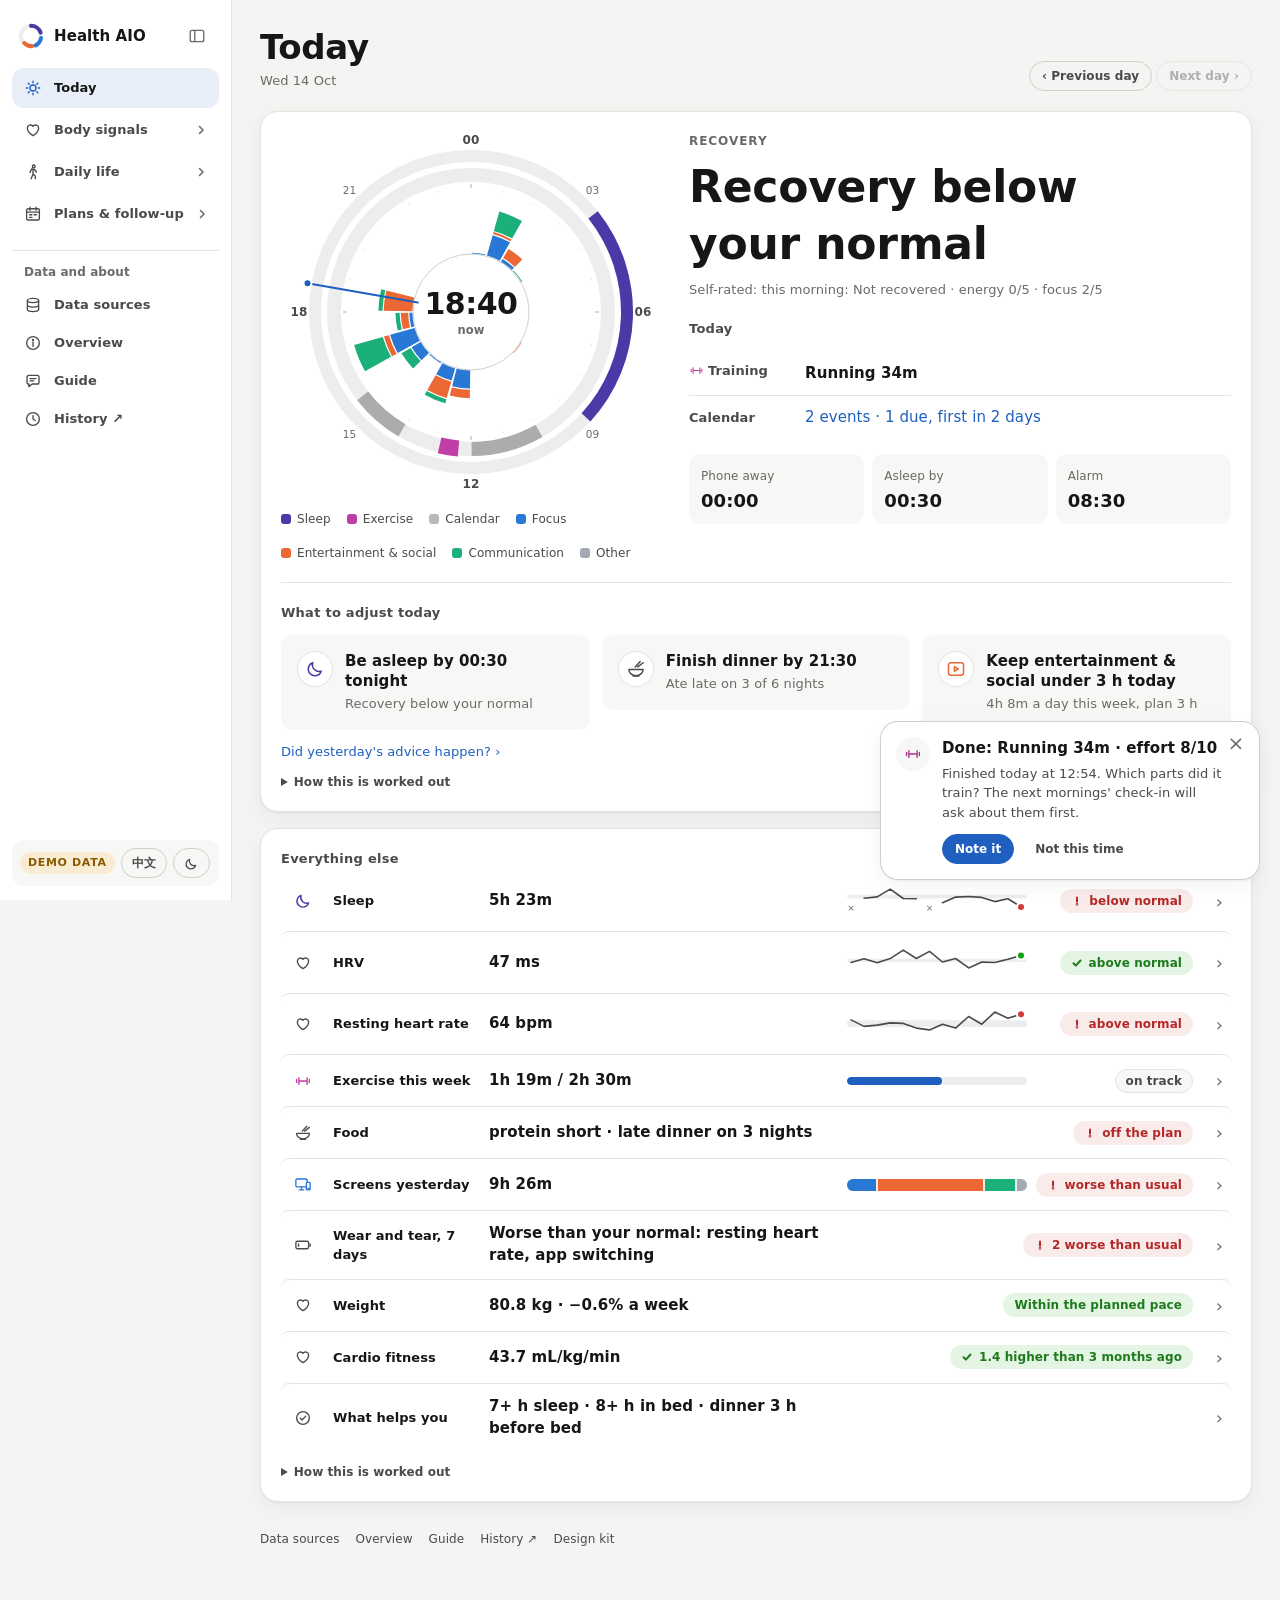
==== commit fbb98039: "Demo site: rebuilt from main 68989c5 with Plans & follow-up as one menu item (made-up data only) Co-" ====
--- a/index.html
+++ b/index.html
@@ -1,5 +1,5 @@
 <!doctype html>
-<html lang="en" data-static="true" data-build="8ad8a09b08">
+<html lang="en" data-static="true" data-build="2a288595f6">
 <head>
   <meta charset="utf-8">
   <meta name="viewport" content="width=device-width, initial-scale=1, viewport-fit=cover">
@@ -7,9 +7,9 @@
   <title>Health AIO</title>
   <link rel="icon" href="icon.svg" type="image/svg+xml">
   <!-- the design kit (tokens, components), then Health AIO's own page rules -->
-  <link rel="stylesheet" href="css/tokens.css?v=8ad8a09b08">
-  <link rel="stylesheet" href="css/kit.css?v=8ad8a09b08">
-  <link rel="stylesheet" href="css/app.css?v=8ad8a09b08">
+  <link rel="stylesheet" href="css/tokens.css?v=2a288595f6">
+  <link rel="stylesheet" href="css/kit.css?v=2a288595f6">
+  <link rel="stylesheet" href="css/app.css?v=2a288595f6">
   <script>
     // apply a saved light/dark choice and a folded sidebar before first paint so the page does not flash
     try {
@@ -29,7 +29,7 @@
     }
     setTimeout(healthaioFailed, 10000);
   </script>
-  <script type="module" src="js/app.js?v=8ad8a09b08" onerror="healthaioFailed()"></script>
+  <script type="module" src="js/app.js?v=2a288595f6" onerror="healthaioFailed()"></script>
 </head>
 <body>
   <header class="side"></header>
